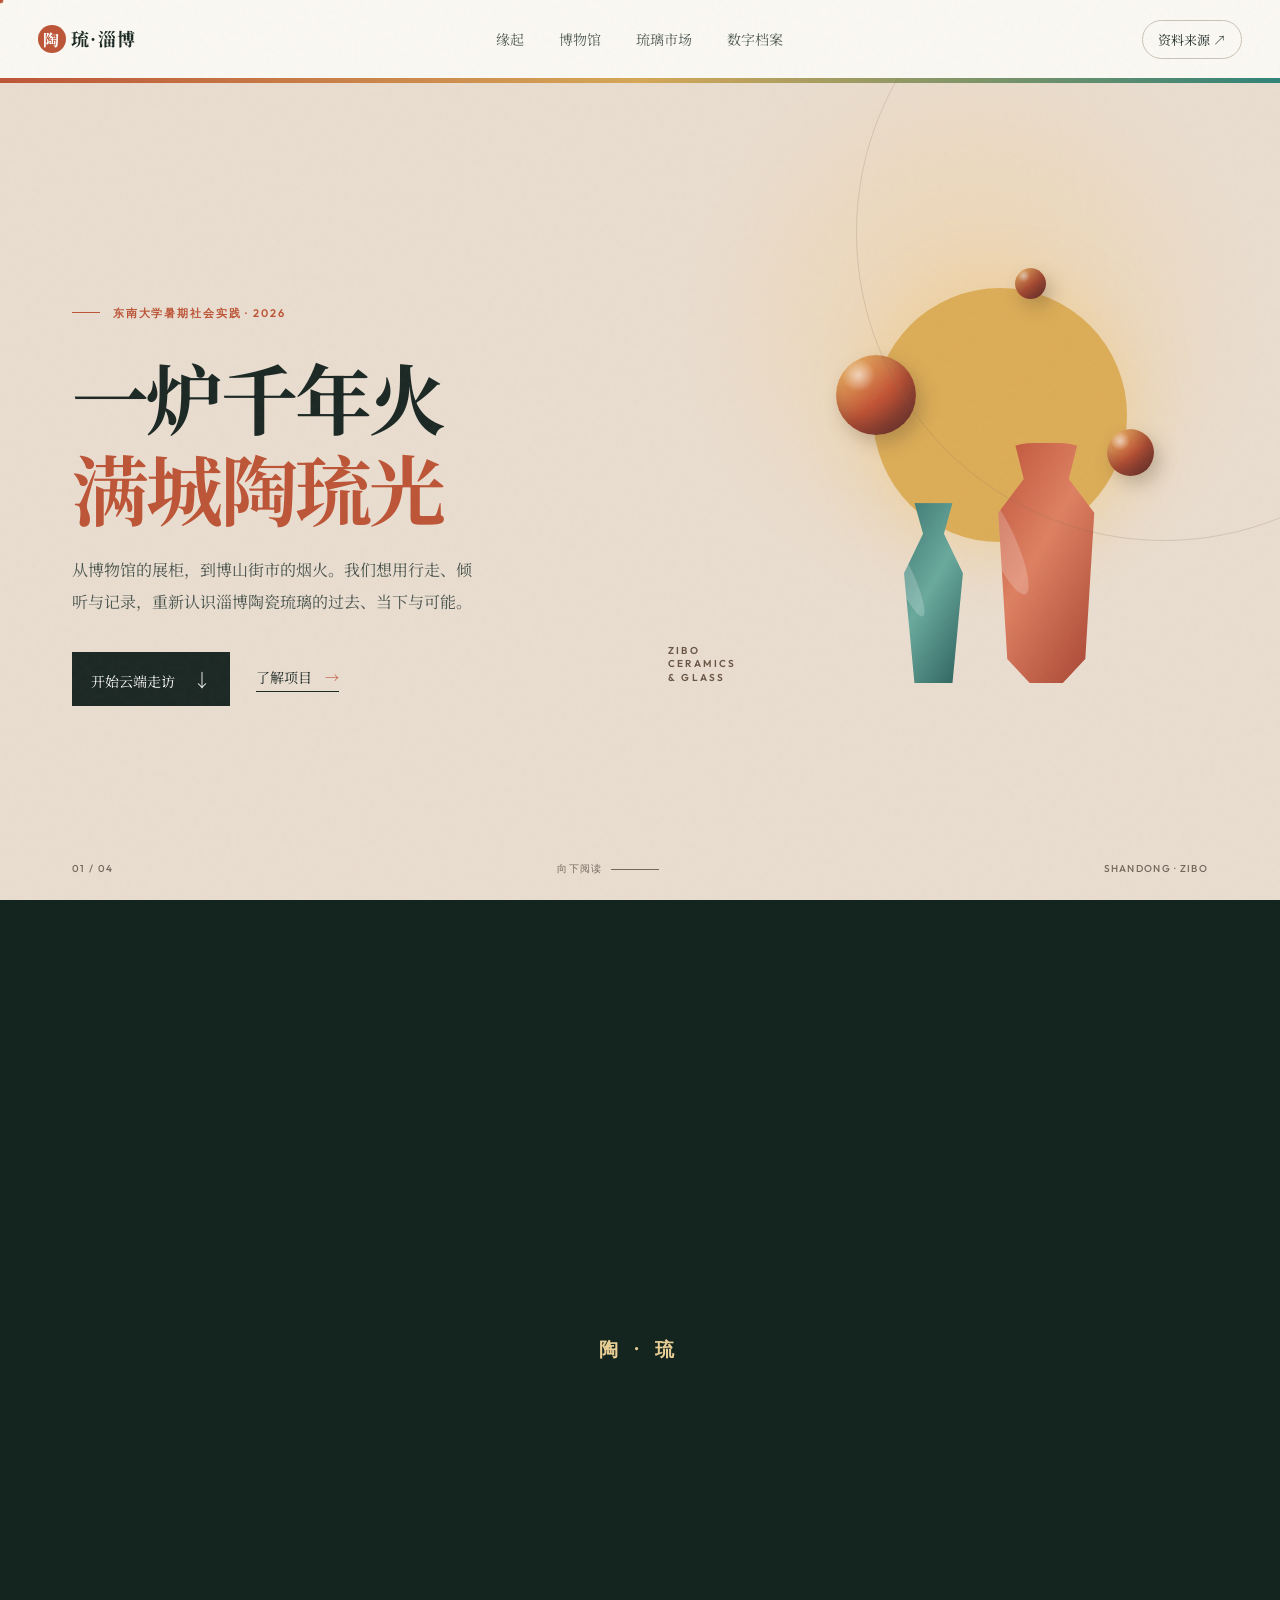
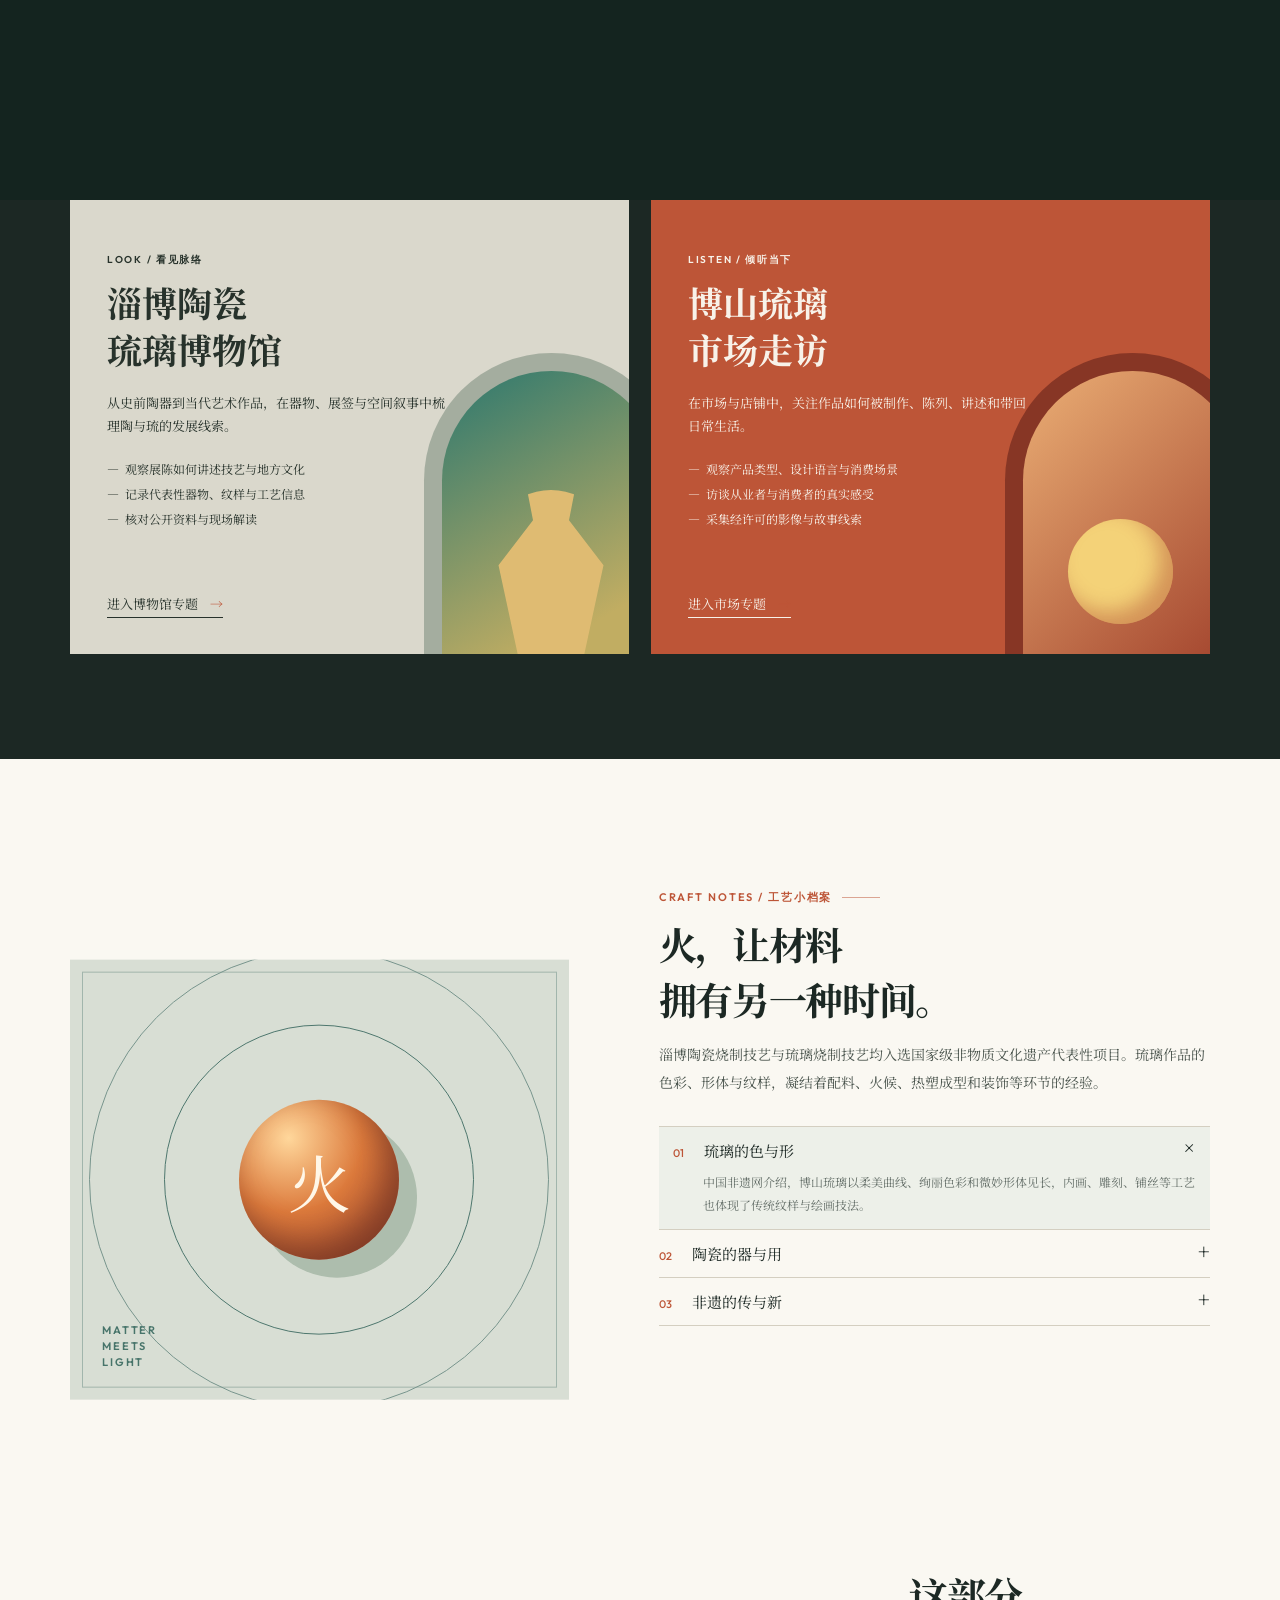
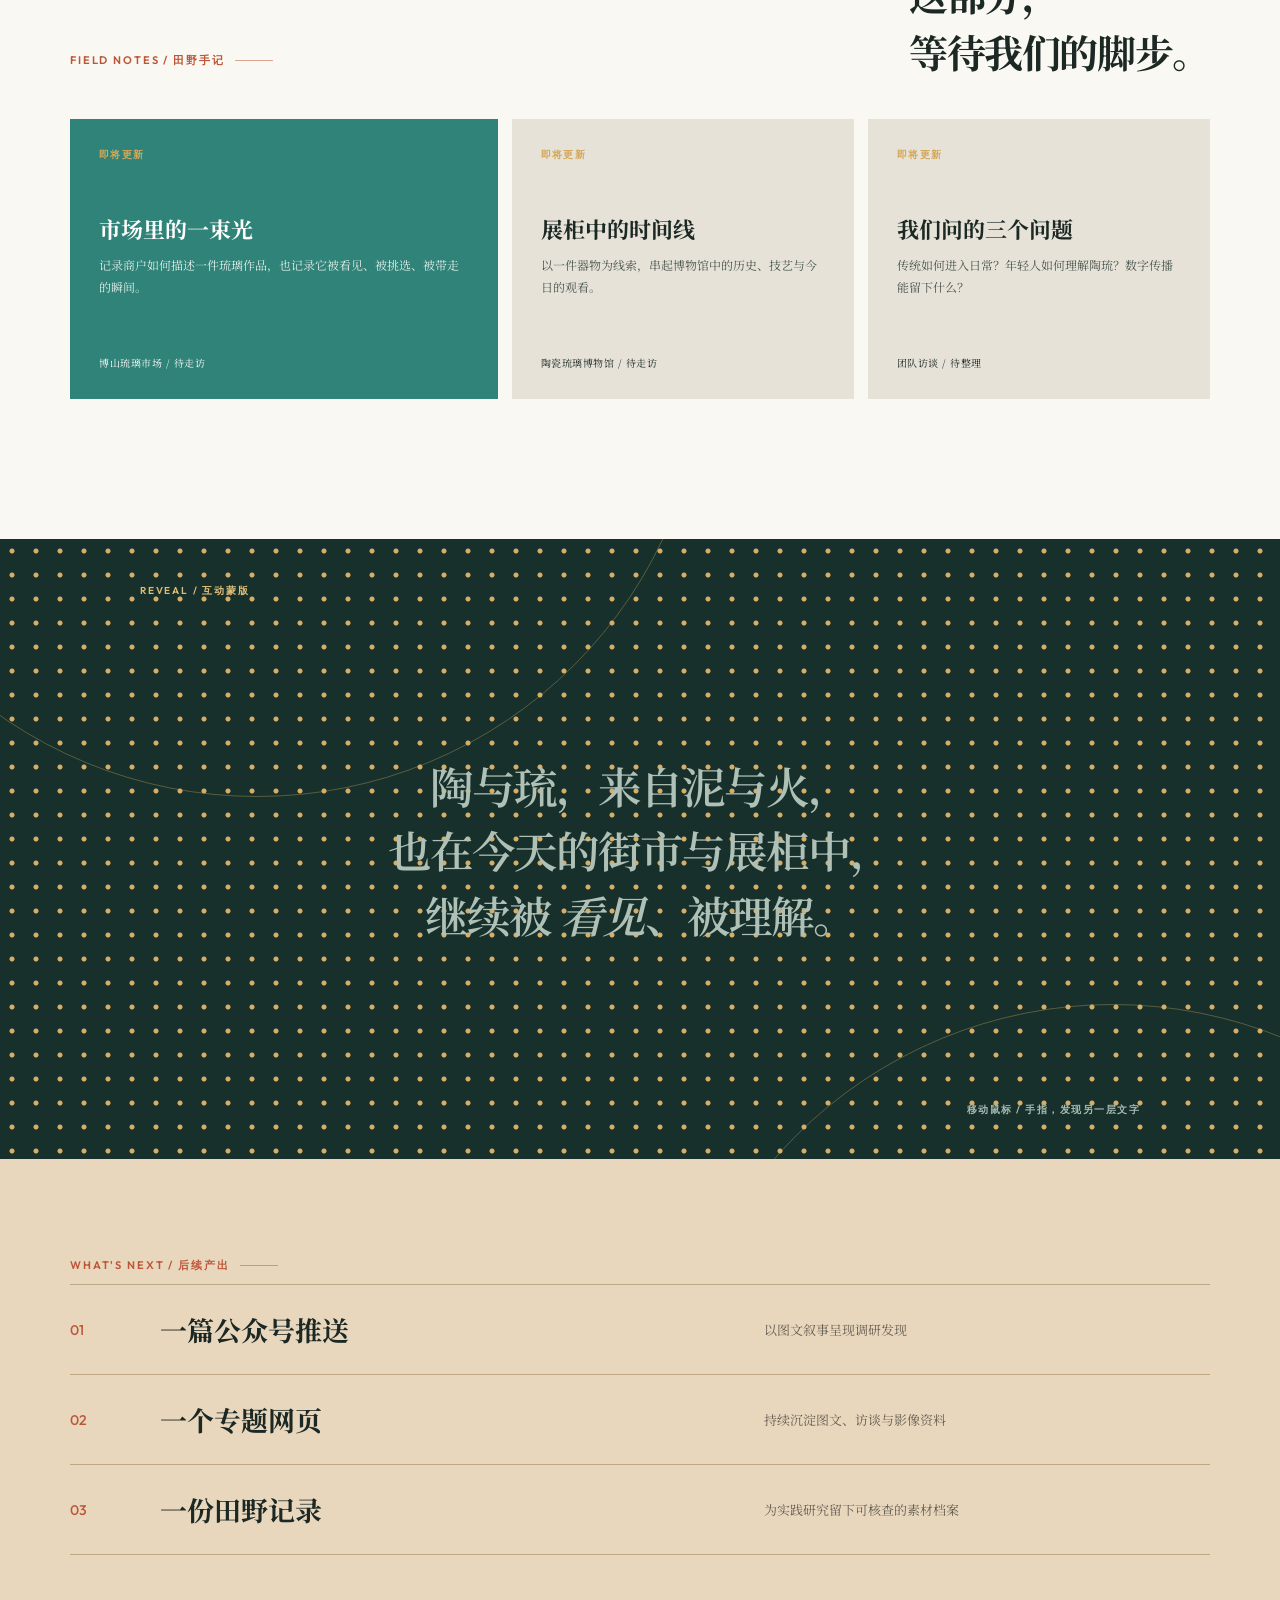
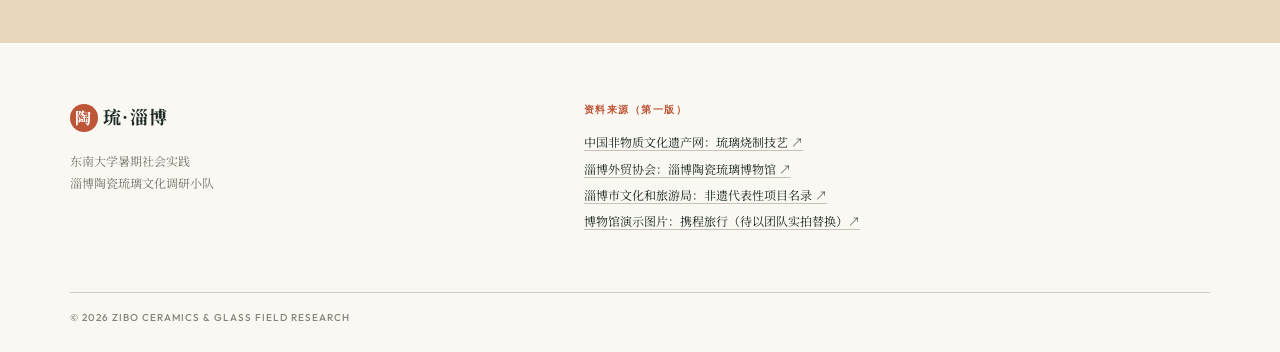
==== index.html @ e2e99e15 "Initial Zibo ceramics and glass website" ====
<!doctype html>
<html lang="zh-CN">
  <head>
    <meta charset="UTF-8" />
    <meta name="viewport" content="width=device-width, initial-scale=1.0" />
    <meta name="description" content="东南大学暑期社会实践：淄博陶瓷琉璃文化实地调研与数字传播专题。" />
    <title>寻陶问琉｜淄博陶琉文化调研</title>
    <link rel="preconnect" href="https://fonts.googleapis.com" />
    <link rel="preconnect" href="https://fonts.gstatic.com" crossorigin />
    <link href="https://fonts.googleapis.com/css2?family=Noto+Serif+SC:wght@400;500;600;700;900&family=Outfit:wght@400;500;600;700&display=swap" rel="stylesheet" />
    <link rel="stylesheet" href="styles.css" />
    <link rel="stylesheet" href="site-v2.css" />
  </head>
  <body>
    <div class="loading-screen" aria-hidden="true"><div class="loading-mark">陶</div><p>SHAPING LIGHT <span>0</span>%</p></div>
    <div class="cursor-dot" aria-hidden="true"></div><div class="cursor-ring" aria-hidden="true"></div>
    <div class="page-noise"></div>
    <header class="nav-wrap">
      <a class="brand" href="#top" aria-label="返回首页"><span>陶</span>琉·淄博</a>
      <nav aria-label="主导航">
        <a href="#about">缘起</a>
        <a class="page-link" href="museum.html">博物馆</a>
        <a class="page-link" href="market.html">琉璃市场</a>
        <a class="page-link" href="archive.html">数字档案</a>
      </nav>
      <a class="nav-cta magnetic" href="#sources">资料来源 ↗</a>
    </header>

    <main id="top">
      <section class="hero" aria-labelledby="hero-title">
        <div class="hero-copy">
          <p class="eyebrow"><span></span> 东南大学暑期社会实践 · 2026</p>
          <h1 id="hero-title">一炉千年火<br /><em>满城陶琉光</em></h1>
          <p class="hero-text">从博物馆的展柜，到博山街市的烟火。我们想用行走、倾听与记录，重新认识淄博陶瓷琉璃的过去、当下与可能。</p>
          <div class="hero-actions">
            <a class="button primary magnetic" href="#routes">开始云端走访 <b>↓</b></a>
            <a class="text-link" href="#about">了解项目 <span>→</span></a>
          </div>
        </div>
        <div class="hero-art hero-photo" data-parallax=".08" aria-label="抽象陶琉艺术插画">
          <div class="sun"></div><div class="vase vase-one"></div><div class="vase vase-two"></div>
          <div class="glass-orb orb-one"></div><div class="glass-orb orb-two"></div><div class="glass-orb orb-three"></div>
          <p class="art-mark">ZIBO<br />CERAMICS<br />&amp; GLASS</p>
        </div>
        <div class="hero-foot"><span>01 / 04</span><span class="scroll">向下阅读 <i></i></span><span>SHANDONG · ZIBO</span></div>
      </section>

      <section class="intro section" id="about">
        <p class="section-tag">PROJECT / 项目缘起</p>
        <div class="intro-grid">
          <h2>在一件器物里，<br />读一座城市。</h2>
          <div>
            <p>淄博陶瓷与琉璃，不只是被陈列或售卖的器物。它们连接着泥、火、矿物、手艺人与日常生活，也保留着一座工业城市绵延至今的美学记忆。</p>
            <p>本次实践将走进淄博陶瓷琉璃博物馆与博山琉璃市场，以双点位观察“被讲述的传统”与“正在发生的传统”。</p>
          </div>
        </div>
        <div class="fact-row">
          <article><strong>10000<span>+</span></strong><p>年陶瓷文化脉络<br /><small>博物馆展陈追溯至新石器时代早期后李文化</small></p></article>
          <article><strong>2014</strong><p>琉璃烧制技艺<br /><small>列入国家级非物质文化遗产代表性项目名录</small></p></article>
          <article><strong>双点</strong><p>田野走访<br /><small>博物馆 × 市场，连接展陈与现实</small></p></article>
        </div>
      </section>

      <section class="routes section" id="routes">
        <div class="section-head"><p class="section-tag">FIELD ROUTE / 调研路线</p><p>两处入口，一次理解陶琉文化的完整行走。</p></div>
        <div class="route-list">
          <article class="route-card museum tilt-card">
            <div class="route-count">01</div><p class="route-label">LOOK / 看见脉络</p>
            <h3>淄博陶瓷<br />琉璃博物馆</h3>
            <p class="route-copy">从史前陶器到当代艺术作品，在器物、展签与空间叙事中梳理陶与琉的发展线索。</p>
            <ul><li>观察展陈如何讲述技艺与地方文化</li><li>记录代表性器物、纹样与工艺信息</li><li>核对公开资料与现场解读</li></ul>
            <a href="museum.html" class="card-link page-link">进入博物馆专题 <span>→</span></a>
            <div class="arch art-museum"><div></div></div>
          </article>
          <article class="route-card market tilt-card">
            <div class="route-count">02</div><p class="route-label">LISTEN / 倾听当下</p>
            <h3>博山琉璃<br />市场走访</h3>
            <p class="route-copy">在市场与店铺中，关注作品如何被制作、陈列、讲述和带回日常生活。</p>
            <ul><li>观察产品类型、设计语言与消费场景</li><li>访谈从业者与消费者的真实感受</li><li>采集经许可的影像与故事线索</li></ul>
            <a href="market.html" class="card-link page-link">进入市场专题 <span>→</span></a>
            <div class="arch art-market"><div></div></div>
          </article>
        </div>
      </section>

      <section class="craft section" id="craft">
        <div class="craft-visual" data-parallax="-.04"><div class="ring ring-a"></div><div class="ring ring-b"></div><div class="craft-core">火</div><span>MATTER<br />MEETS<br />LIGHT</span></div>
        <div class="craft-copy">
          <p class="section-tag">CRAFT NOTES / 工艺小档案</p>
          <h2>火，让材料<br />拥有另一种时间。</h2>
          <p>淄博陶瓷烧制技艺与琉璃烧制技艺均入选国家级非物质文化遗产代表性项目。琉璃作品的色彩、形体与纹样，凝结着配料、火候、热塑成型和装饰等环节的经验。</p>
          <div class="accordion">
            <details open><summary><b>01</b> 琉璃的色与形 <i>+</i></summary><p>中国非遗网介绍，博山琉璃以柔美曲线、绚丽色彩和微妙形体见长，内画、雕刻、铺丝等工艺也体现了传统纹样与绘画技法。</p></details>
            <details><summary><b>02</b> 陶瓷的器与用 <i>+</i></summary><p>从日用器到艺术作品，陶瓷既承载生活功能，也记录不同年代的审美、材料与制造方式。</p></details>
            <details><summary><b>03</b> 非遗的传与新 <i>+</i></summary><p>我们的调研关注传统技艺如何在当代设计、旅游体验和青年传播中获得新的观看方式。</p></details>
          </div>
        </div>
      </section>

      <section class="notes section" id="notes">
        <div class="notes-heading"><p class="section-tag">FIELD NOTES / 田野手记</p><h2>这部分，<br />等待我们的脚步。</h2></div>
        <div class="note-grid">
          <article class="note active tilt-card"><span>即将更新</span><h3>市场里的一束光</h3><p>记录商户如何描述一件琉璃作品，也记录它被看见、被挑选、被带走的瞬间。</p><b>博山琉璃市场 / 待走访</b></article>
          <article class="note tilt-card"><span>即将更新</span><h3>展柜中的时间线</h3><p>以一件器物为线索，串起博物馆中的历史、技艺与今日的观看。</p><b>陶瓷琉璃博物馆 / 待走访</b></article>
          <article class="note tilt-card"><span>即将更新</span><h3>我们问的三个问题</h3><p>传统如何进入日常？年轻人如何理解陶琉？数字传播能留下什么？</p><b>团队访谈 / 待整理</b></article>
        </div>
      </section>

      <section class="output section">
        <p class="section-tag">WHAT'S NEXT / 后续产出</p>
        <div class="output-line"><span>01</span><h3>一篇公众号推送</h3><p>以图文叙事呈现调研发现</p></div>
        <div class="output-line"><span>02</span><h3>一个专题网页</h3><p>持续沉淀图文、访谈与影像资料</p></div>
        <div class="output-line"><span>03</span><h3>一份田野记录</h3><p>为实践研究留下可核查的素材档案</p></div>
      </section>
    </main>

    <footer id="sources">
      <div><a class="brand" href="#top"><span>陶</span>琉·淄博</a><p>东南大学暑期社会实践<br />淄博陶瓷琉璃文化调研小队</p></div>
      <div class="source-list"><p>资料来源（第一版）</p>
        <a href="https://www.ihchina.cn/project_details/14445.html" target="_blank" rel="noreferrer">中国非物质文化遗产网：琉璃烧制技艺 ↗</a>
        <a href="https://boftec.zibo.gov.cn/cec/charm/detail?charmid=805" target="_blank" rel="noreferrer">淄博外贸协会：淄博陶瓷琉璃博物馆 ↗</a>
        <a href="https://wh.zibo.gov.cn/gongkai/channel_c_5f9fa491ab327f36e4c13060_n_1605682607.5416/doc_69a7e5011aa498f7fce04a7e.html" target="_blank" rel="noreferrer">淄博市文化和旅游局：非遗代表性项目名录 ↗</a>
        <a href="https://you.ctrip.com/sight/zibo536/109734528.html" target="_blank" rel="noreferrer">博物馆演示图片：携程旅行（待以团队实拍替换）↗</a>
      </div>
      <p class="copyright">© 2026 ZIBO CERAMICS &amp; GLASS FIELD RESEARCH</p>
    </footer>
    <div class="page-wipe" aria-hidden="true"><span>陶 · 琉</span></div>
    <script src="script.js"></script>
  </body>
</html>
---- styles.css ----
:root{--ink:#1c2824;--cream:#f4f0e7;--paper:#faf8f2;--terra:#bd5537;--gold:#d5a757;--glass:#2f8378;--muted:#74726a}*{box-sizing:border-box}html{scroll-behavior:smooth}body{margin:0;background:var(--paper);color:var(--ink);font-family:"Noto Serif SC","Songti SC",serif}.page-noise{position:fixed;inset:0;opacity:.035;pointer-events:none;z-index:9;background-image:url("data:image/svg+xml,%3Csvg viewBox='0 0 180 180' xmlns='http://www.w3.org/2000/svg'%3E%3Cfilter id='n'%3E%3CfeTurbulence type='fractalNoise' baseFrequency='.9' numOctaves='4' stitchTiles='stitch'/%3E%3C/filter%3E%3Crect width='100%25' height='100%25' filter='url(%23n)' opacity='.8'/%3E%3C/svg%3E")}a{color:inherit;text-decoration:none}.nav-wrap{height:78px;max-width:1280px;margin:auto;padding:0 38px;display:flex;align-items:center;justify-content:space-between;position:relative;z-index:2}.brand{font-weight:700;font-size:18px;letter-spacing:.08em}.brand span{display:inline-grid;place-items:center;width:28px;height:28px;margin-right:5px;border-radius:50%;background:var(--terra);color:white;font-size:16px}.nav-wrap nav{display:flex;gap:35px;font-size:14px}.nav-wrap nav a{opacity:.75;transition:.2s}.nav-wrap nav a:hover{opacity:1;color:var(--terra)}.nav-cta{font-size:13px;padding:9px 15px;border:1px solid #c9c3b5;border-radius:20px}.hero{min-height:676px;max-width:1280px;margin:auto;padding:75px 72px 52px;display:grid;grid-template-columns:1.05fr .95fr;position:relative;overflow:hidden;background:#e9ddd0}.hero:before{content:"";position:absolute;left:0;right:0;top:0;height:5px;background:linear-gradient(90deg,var(--terra),var(--gold),var(--glass))}.hero-copy{position:relative;z-index:1}.eyebrow,.section-tag{font-family:Outfit,sans-serif;font-size:11px;letter-spacing:.17em;font-weight:600;color:var(--terra)}.eyebrow span{width:28px;height:1px;background:var(--terra);display:inline-block;margin:0 9px 4px 0}.hero h1{font-size:62px;line-height:1.18;letter-spacing:.03em;margin:30px 0 22px;font-weight:700}.hero h1 em{font-style:normal;color:var(--terra)}.hero-text{max-width:440px;color:#48534c;font-size:16px;line-height:2}.hero-actions{display:flex;align-items:center;gap:26px;margin-top:34px}.button{font-size:14px;padding:14px 19px;display:inline-block}.button.primary{background:var(--ink);color:#fff}.button b{padding-left:14px;font-size:18px}.text-link{font-size:14px;border-bottom:1px solid var(--ink);padding-bottom:4px}.text-link span,.card-link span{color:var(--terra);margin-left:9px}.hero-art{position:relative;height:440px;align-self:center}.sun{position:absolute;width:254px;height:254px;border-radius:50%;right:15%;top:20px;background:#dcad58;box-shadow:0 0 70px #edce98}.vase{position:absolute;background:linear-gradient(120deg,#b64930,#de8062 45%,#9b3828);bottom:25px;filter:drop-shadow(15px 12px 0 rgba(67,56,45,.13))}.vase:after{content:"";position:absolute;background:rgba(255,255,255,.2);border-radius:50%;inset:18% 70% 35% 12%;transform:rotate(-24deg)}.vase-one{right:16%;width:150px;height:240px;border-radius:42% 42% 28% 28%/24% 24% 18% 18%;clip-path:polygon(29% 0,71% 0,65% 15%,82% 29%,76% 90%,61% 100%,39% 100%,24% 90%,18% 29%,35% 15%)}.vase-two{right:42%;width:95px;height:180px;bottom:25px;background:linear-gradient(120deg,#346d68,#6aa99d 47%,#1d514e);clip-path:polygon(30% 0,70% 0,61% 17%,81% 39%,70% 100%,30% 100%,19% 39%,39% 17%)}.glass-orb{position:absolute;border-radius:50%;background:radial-gradient(circle at 28% 25%,#fff9,transparent 20%),linear-gradient(140deg,#f4c66b,#c25435 55%,#682d29);box-shadow:inset -8px -10px 20px #4a272766,6px 8px 18px #47352a44}.orb-one{width:80px;height:80px;right:54%;top:87px}.orb-two{width:47px;height:47px;right:10%;top:161px}.orb-three{width:31px;height:31px;right:30%;top:0}.art-mark{font:600 10px/1.35 Outfit,sans-serif;letter-spacing:.22em;position:absolute;bottom:14px;left:0;color:#695445}.hero-foot{position:absolute;bottom:24px;left:72px;right:72px;display:flex;justify-content:space-between;font:500 10px Outfit,sans-serif;letter-spacing:.13em;color:#74675c}.scroll{display:flex;align-items:center;gap:9px}.scroll i{display:inline-block;width:48px;height:1px;background:#74675c}.section{max-width:1140px;margin:auto;padding:120px 0}.intro-grid{display:grid;grid-template-columns:1.1fr .9fr;gap:100px;margin-top:28px}.intro h2,.notes h2,.craft h2{font-size:38px;line-height:1.45;margin:0}.intro-grid p{line-height:2;color:#4b554e;margin:0 0 16px;font-size:15px}.fact-row{margin-top:70px;display:grid;grid-template-columns:repeat(3,1fr);border-top:1px solid #cfcabe;border-bottom:1px solid #cfcabe}.fact-row article{padding:26px 20px 24px 0;border-right:1px solid #cfcabe}.fact-row article:not(:first-child){padding-left:30px}.fact-row article:last-child{border:0}.fact-row strong{font:600 32px Outfit,sans-serif;color:var(--terra)}.fact-row strong span{font-size:18px}.fact-row p{font-size:14px;line-height:1.7;margin:7px 0 0}.fact-row small{font-size:11px;color:var(--muted)}.routes{max-width:none;background:var(--ink);color:#f8f2e9;padding:105px max(calc((100vw - 1140px)/2),40px)}.section-head{display:flex;justify-content:space-between;align-items:end;margin-bottom:35px}.section-head>p:last-child{font-size:14px;color:#d2d8d0;margin:0}.route-list{display:grid;grid-template-columns:1fr 1fr;gap:22px}.route-card{min-height:510px;padding:37px;position:relative;overflow:hidden}.route-card.museum{background:#dad8cc;color:#27322b}.route-card.market{background:#bd5537}.route-count{font:500 16px Outfit,sans-serif;opacity:.8}.route-label{font:600 10px Outfit,sans-serif;letter-spacing:.17em;margin:52px 0 12px}.route-card h3{font-size:35px;line-height:1.35;margin:0}.route-copy{position:relative;z-index:1;max-width:350px;font-size:13px;line-height:1.8;margin:18px 0}.route-card ul{position:relative;z-index:1;padding:0;list-style:none;font-size:12px;line-height:2.1}.route-card li:before{content:"—";margin-right:6px}.card-link{position:absolute;z-index:2;bottom:36px;font-size:13px;border-bottom:1px solid currentColor;padding-bottom:4px}.arch{position:absolute;right:-50px;bottom:-44px;width:255px;height:345px;border-radius:130px 130px 0 0}.arch:before{content:"";position:absolute;inset:18px 18px 0;border-radius:120px 120px 0 0}.art-museum{background:#a4ad9f}.art-museum:before{background:linear-gradient(150deg,#2c786f,#c1ad62 75%)}.art-museum div{position:absolute;width:150px;height:180px;border-radius:50% 50% 20% 20%;background:#dfbb72;left:52px;bottom:28px;z-index:1;clip-path:polygon(34% 0,66% 0,62% 17%,85% 42%,70% 100%,30% 100%,15% 42%,38% 17%)}.art-market{background:#873625}.art-market:before{background:linear-gradient(135deg,#ebaf75,#9c3a27)}.art-market div{position:absolute;width:105px;height:105px;border-radius:50%;background:#f4d278;left:63px;bottom:74px;box-shadow:inset -13px -12px 20px #a5362966}.craft{display:grid;grid-template-columns:.95fr 1.05fr;gap:90px;align-items:center}.craft-visual{height:440px;background:#d8ded4;position:relative;overflow:hidden;display:grid;place-items:center}.craft-core{position:relative;z-index:2;display:grid;place-items:center;width:160px;height:160px;border-radius:50%;font-size:63px;color:#fff7e8;background:radial-gradient(circle at 31% 24%,#ffd79b,#dc7a3c 45%,#8a3727);box-shadow:inset -12px -15px 30px #632d2088,18px 18px #adbdad}.ring{position:absolute;border:1px solid #4e776e;border-radius:50%}.ring-a{width:310px;height:310px}.ring-b{width:460px;height:460px;border-color:#78958d}.craft-visual span{position:absolute;bottom:30px;left:32px;font:600 11px/1.45 Outfit,sans-serif;letter-spacing:.17em;color:#47746a}.craft-copy>p:not(.section-tag){line-height:2;color:#4b554e;font-size:14px}.accordion{border-top:1px solid #d4cfc1;margin-top:30px}.accordion details{border-bottom:1px solid #d4cfc1;padding:13px 0}.accordion summary{list-style:none;cursor:pointer;font-size:15px}.accordion summary::-webkit-details-marker{display:none}.accordion summary b{font:500 11px Outfit,sans-serif;color:var(--terra);margin-right:16px}.accordion summary i{float:right;font-size:20px;font-style:normal;line-height:.8}.accordion details[open] summary i{transform:rotate(45deg)}.accordion details p{font-size:12px;line-height:1.9;color:#66706a;margin:10px 0 0 30px}.notes{padding-bottom:140px}.notes-heading{display:flex;justify-content:space-between;align-items:end}.notes-heading h2{font-size:39px}.note-grid{display:grid;grid-template-columns:1.25fr 1fr 1fr;gap:14px;margin-top:40px}.note{min-height:280px;padding:29px;background:#e6e2d8;display:flex;flex-direction:column}.note.active{background:var(--glass);color:white}.note span{font:600 10px Outfit,sans-serif;letter-spacing:.14em;color:var(--gold)}.note h3{font-size:22px;margin:51px 0 10px}.note p{font-size:12px;line-height:1.8;margin:0;color:#4d5851}.note.active p{color:#e0eeea}.note b{font-size:10px;font-weight:400;margin-top:auto;letter-spacing:.05em}.output{max-width:none;background:#e8d7bd;padding:88px max(calc((100vw - 1140px)/2),40px)}.output-line{display:grid;grid-template-columns:90px 1.15fr .85fr;border-top:1px solid #c1a884;padding:22px 0;align-items:center}.output-line:last-child{border-bottom:1px solid #c1a884}.output-line span{font:500 14px Outfit,sans-serif;color:var(--terra)}.output-line h3{margin:0;font-size:27px}.output-line p{font-size:13px;color:#675f54}footer{max-width:1140px;margin:auto;padding:60px 0 28px;display:grid;grid-template-columns:1fr 1.35fr;gap:50px;position:relative}footer .brand{display:block;margin-bottom:18px}footer>div>p{font-size:12px;line-height:1.8;color:var(--muted)}.source-list{display:flex;flex-direction:column;gap:7px;font-size:12px;line-height:1.6}.source-list p{font:600 10px Outfit,sans-serif;letter-spacing:.15em;color:var(--terra);margin:0 0 8px}.source-list a{text-decoration:underline;text-decoration-color:#c8c2b6;text-underline-offset:3px}.copyright{grid-column:1/-1;border-top:1px solid #d3cec3;padding-top:18px;margin:12px 0 0;font:500 10px Outfit,sans-serif;letter-spacing:.1em;color:#88837a}@media(max-width:760px){.nav-wrap{padding:0 20px}.nav-wrap nav,.nav-cta{display:none}.hero{display:block;min-height:700px;padding:55px 28px 50px}.hero h1{font-size:43px}.hero-art{height:295px;margin-top:25px}.sun{width:190px;height:190px}.vase-one{transform:scale(.73);transform-origin:bottom right}.vase-two{transform:scale(.72);transform-origin:bottom right}.hero-foot{left:28px;right:28px}.hero-foot span:last-child{display:none}.section{padding:75px 25px}.intro-grid,.craft{grid-template-columns:1fr;gap:28px}.intro h2,.notes h2,.craft h2{font-size:31px}.fact-row{grid-template-columns:1fr}.fact-row article,.fact-row article:not(:first-child){padding:18px 0;border-right:0;border-bottom:1px solid #cfcabe}.fact-row article:last-child{border-bottom:0}.routes,.output{padding:70px 25px}.section-head,.notes-heading{display:block}.section-head>p:last-child{margin-top:16px}.route-list,.note-grid{grid-template-columns:1fr}.route-card{min-height:470px}.craft-visual{height:340px;grid-row:2}.output-line{grid-template-columns:45px 1fr}.output-line p{display:none}.output-line h3{font-size:21px}footer{margin:0 25px;padding:45px 0 25px;grid-template-columns:1fr;gap:26px}.copyright{margin-top:0}}

/* Motion and art-direction pass — original visual system, inspired only by the reference site's editorial pacing. */
html{cursor:none}body{overflow-x:hidden}.loading-screen{position:fixed;z-index:100;inset:0;background:#14241f;color:#f6f0e6;display:grid;place-items:center;align-content:center;gap:18px;transition:transform 1s cubic-bezier(.76,0,.24,1)}.loading-mark{width:74px;height:74px;border:1px solid #d7a956;border-radius:50%;display:grid;place-items:center;color:#e9cf95;font-size:32px;animation:loaderTurn 1.8s ease-in-out infinite}.loading-screen p{font:500 10px Outfit,sans-serif;letter-spacing:.28em;margin:0}.loading-screen span{display:inline-block;width:26px}.loading-screen.is-loaded{transform:translateY(-100%)}.cursor-dot,.cursor-ring{position:fixed;z-index:120;left:0;top:0;pointer-events:none;border-radius:50%;mix-blend-mode:multiply}.cursor-dot{width:7px;height:7px;background:#bd5537;transform:translate(-50%,-50%)}.cursor-ring{width:34px;height:34px;border:1px solid #bd5537;transform:translate(-50%,-50%);transition:width .25s,height .25s,background .25s}.cursor-ring.is-hover{width:56px;height:56px;background:#bd55371a}.nav-wrap{position:sticky;top:0;background:#faf8f2d9;backdrop-filter:blur(14px);max-width:none;padding-left:max(calc((100vw - 1204px)/2),38px);padding-right:max(calc((100vw - 1204px)/2),38px);transition:height .4s,box-shadow .4s}.nav-wrap.is-scrolled{height:62px;box-shadow:0 8px 25px #1c282409}.hero{max-width:none;min-height:calc(100svh - 78px);padding-left:max(calc((100vw - 1136px)/2),72px);padding-right:max(calc((100vw - 1136px)/2),72px);background:radial-gradient(circle at 76% 30%,#efd5af 0,transparent 26%),#e9ddd0}.hero:after{content:"";position:absolute;width:48vw;height:48vw;border:1px solid #876f5a38;border-radius:50%;right:-15vw;top:-12vw}.hero-copy{align-self:center}.hero h1{font-size:clamp(52px,6vw,90px);letter-spacing:-.035em}.hero h1 em{display:inline-block;animation:softFloat 5s ease-in-out infinite}.hero-text{max-width:415px}.hero-art{will-change:transform}.sun{animation:breath 5s ease-in-out infinite}.glass-orb{animation:orbFloat 6s ease-in-out infinite}.orb-two{animation-delay:-2s}.orb-three{animation-delay:-4s}.vase{transition:transform .8s cubic-bezier(.23,1,.32,1)}.hero:hover .vase-one{transform:translateY(-10px) rotate(2deg)}.hero:hover .vase-two{transform:translateY(4px) rotate(-2deg)}.section{position:relative}.section-tag{display:flex;gap:10px;align-items:center}.section-tag:after{content:"";width:38px;height:1px;background:currentColor;opacity:.5}.intro-grid h2,.craft h2,.notes h2{letter-spacing:-.035em}.fact-row article{transition:background .4s,padding .4s}.fact-row article:hover{background:#eee8da;padding-left:17px}.route-card{transform-style:preserve-3d;transition:box-shadow .45s cubic-bezier(.23,1,.32,1)}.route-card:hover{box-shadow:0 24px 45px #0004}.route-card>*:not(.arch){transform:translateZ(28px)}.route-card:after{content:"";position:absolute;inset:0;background:linear-gradient(120deg,#ffffff26,transparent 36%);opacity:0;transition:.45s}.route-card:hover:after{opacity:1}.arch{transition:transform .7s cubic-bezier(.23,1,.32,1)}.route-card:hover .arch{transform:translate(-13px,-9px) rotate(-3deg)}.craft-visual:before{content:"";position:absolute;inset:12px;border:1px solid #4e776e66}.ring{animation:spin 26s linear infinite}.ring-b{animation-direction:reverse;animation-duration:35s}.craft-core{animation:breath 5s ease-in-out infinite}.accordion details{transition:background .3s,padding .3s}.accordion details[open]{background:#edf0e9;padding-left:14px;padding-right:14px}.note{transition:transform .4s cubic-bezier(.23,1,.32,1),box-shadow .4s}.note:hover{transform:translateY(-9px);box-shadow:0 17px 28px #1c282425}.output-line{transition:padding .35s,background .35s}.output-line:hover{padding-left:20px;background:#e0c9aa}.output-line h3{transition:letter-spacing .35s}.output-line:hover h3{letter-spacing:.03em}.reveal{opacity:0;transform:translateY(30px);transition:opacity .85s cubic-bezier(.16,1,.3,1),transform .85s cubic-bezier(.16,1,.3,1)}.reveal.in-view{opacity:1;transform:none}.hero-copy>*{animation:heroEnter .9s both cubic-bezier(.16,1,.3,1)}.hero-copy .eyebrow{animation-delay:.35s}.hero-copy h1{animation-delay:.46s}.hero-copy .hero-text{animation-delay:.58s}.hero-copy .hero-actions{animation-delay:.7s}@keyframes loaderTurn{50%{transform:rotate(180deg);border-radius:20%}}@keyframes heroEnter{from{opacity:0;transform:translateY(25px)}to{opacity:1;transform:none}}@keyframes softFloat{50%{transform:translateY(-5px)}}@keyframes breath{50%{transform:scale(1.045)}}@keyframes orbFloat{50%{transform:translateY(-13px) translateX(7px)}}@keyframes spin{to{transform:rotate(360deg)}}@media(max-width:760px){html{cursor:auto}.cursor-dot,.cursor-ring{display:none}.nav-wrap{padding-left:20px;padding-right:20px}.hero{min-height:680px}.hero:after{width:80vw;height:80vw}.loading-screen{display:none}.route-card:hover,.note:hover{transform:none}.hero:hover .vase-one{transform:scale(.73);transform-origin:bottom right}.hero:hover .vase-two{transform:scale(.72);transform-origin:bottom right}}
---- site-v2.css ----
/* Second visual layer: dark gallery palette, image treatment, and page choreography. */
.hero-photo:before{content:"";position:absolute;inset:0;opacity:.14;background:url('https://dimg04.c-ctrip.com/images/25t0e12000gkhucin9310_W_2048_1536.png_.webp?_fr=wc') center/cover;mix-blend-mode:multiply;filter:contrast(1.18) saturate(.65)}
.page-wipe{position:fixed;inset:0;background:#14241f;z-index:150;transform:translateY(100%);pointer-events:none;display:grid;place-items:center;color:#e9cf95;font:600 19px Outfit,sans-serif;letter-spacing:.35em;transition:transform .75s cubic-bezier(.76,0,.24,1)}.page-wipe.is-active{transform:none}
.inner-page{background:#eeece5}.inner-page .nav-wrap{background:#eeece5cc}.inner-hero{min-height:calc(100svh - 78px);padding:15vh max(calc((100vw - 1140px)/2),40px) 12vh;display:flex;flex-direction:column;justify-content:center;position:relative;overflow:hidden;color:#f5f0e6;background:#18322c}.inner-hero:before{content:"";position:absolute;width:62vw;height:62vw;border:1px solid #d3a75c44;border-radius:50%;right:-18vw;top:-22vw}.inner-hero:after{content:"";position:absolute;right:11vw;bottom:-10vw;width:33vw;height:47vw;opacity:.8;clip-path:polygon(28% 0,72% 0,66% 15%,84% 32%,74% 90%,61% 100%,39% 100%,26% 90%,16% 32%,34% 15%);background:linear-gradient(135deg,#e1b15d,#a7462e 48%,#225b57);filter:drop-shadow(16px 18px 10px #0005)}.inner-hero>*{position:relative;z-index:1;max-width:700px}.inner-hero h1{font-size:clamp(49px,6.2vw,94px);line-height:1.14;letter-spacing:-.05em;margin:25px 0 21px}.inner-hero h1 em{color:#e2b76e;font-style:normal}.inner-hero>p:not(.eyebrow){max-width:465px;font-size:15px;line-height:2;color:#d3dfd7}.inner-hero .eyebrow{color:#e7bb70}.down-cue{font:600 11px Outfit,sans-serif;letter-spacing:.16em;margin-top:45px;color:#e7bb70}.down-cue span{margin-left:15px;font-size:17px}.museum-hero{background:linear-gradient(120deg,#142b27,#274f49)}.market-hero{background:linear-gradient(125deg,#311e1b,#8d3a2a)}.market-hero:after{background:radial-gradient(circle at 30% 25%,#ffe6ac,#c45232 50%,#58201e);clip-path:circle(44%);width:38vw;height:38vw;bottom:-7vw}.archive-hero{background:linear-gradient(128deg,#17233e,#27404d)}.archive-hero:after{background:linear-gradient(135deg,#79b4ab,#d4b26c 44%,#be5d3b);clip-path:polygon(50% 0,100% 37%,81% 100%,19% 100%,0 37%);width:35vw;height:45vw}
.museum-image-band{display:grid;grid-template-columns:1fr 1fr;background:#172c28;color:#d9e1da}.museum-photo{min-height:510px;background:linear-gradient(90deg,#172c2855,#172c2822),url('https://dimg04.c-ctrip.com/images/25t0e12000gkhucin9310_W_2048_1536.png_.webp?_fr=wc') center/cover;position:relative;filter:saturate(.75)}.museum-photo span{position:absolute;bottom:22px;left:25px;font:500 10px Outfit,sans-serif;letter-spacing:.15em}.image-note{max-width:320px;align-self:end;margin:0 0 42px 42px;color:#9cb0a6;font-size:12px;line-height:1.9}.chapter-grid,.method-grid{display:grid;grid-template-columns:1fr 1fr;gap:100px;margin-top:25px}.chapter-grid h2,.method-grid h2{font-size:43px;line-height:1.37;letter-spacing:-.04em;margin:0}.chapter-grid p{font-size:15px;line-height:2;color:#566058}.timeline{display:grid;grid-template-columns:repeat(3,1fr);background:#d4b270;padding:0 max(calc((100vw - 1140px)/2),40px)}.timeline article{padding:55px 38px 55px 0;min-height:250px;border-right:1px solid #66472855}.timeline article+article{padding-left:38px}.timeline article:last-child{border:0}.timeline b,.question-list b{font:600 13px Outfit,sans-serif;color:#7e3629}.timeline h3{font-size:26px;margin:30px 0 8px}.timeline p{font-size:13px;max-width:250px;line-height:1.8}.watch{display:grid;grid-template-columns:1fr 1fr;gap:100px;background:#e8e2d5;max-width:none;padding-left:max(calc((100vw - 1140px)/2),40px);padding-right:max(calc((100vw - 1140px)/2),40px)}.watch h2{font-size:40px;margin:25px 0 0}.watch ol{list-style:none;margin:0;padding:0;border-top:1px solid #bbb3a6}.watch li{padding:20px 0;border-bottom:1px solid #bbb3a6;line-height:1.8;font-size:14px}.watch li span{font:600 11px Outfit,sans-serif;color:var(--terra);margin-right:18px}
.market-quote{padding:120px max(calc((100vw - 1140px)/2),40px);background:#e8d9bd;color:#682d22}.market-quote p{margin:0;max-width:780px;font-size:clamp(30px,4vw,58px);line-height:1.45;letter-spacing:-.04em}.market-quote span{display:block;margin-top:34px;font:600 10px Outfit,sans-serif;letter-spacing:.17em}.question-list{margin-top:45px;border-top:1px solid #bdb6a9}.question-list article{display:grid;grid-template-columns:80px 220px 1fr;gap:25px;align-items:baseline;padding:29px 0;border-bottom:1px solid #bdb6a9}.question-list h2{font-size:31px;margin:0}.question-list p{margin:0;max-width:530px;font-size:14px;line-height:1.9;color:#556058}.field{display:grid;grid-template-columns:1fr 1fr;gap:100px;align-items:center;background:#213630;color:#f5f0e6;max-width:none;padding-left:max(calc((100vw - 1140px)/2),40px);padding-right:max(calc((100vw - 1140px)/2),40px)}.field h2{font-size:43px;line-height:1.35;margin:23px 0}.field>div>p:not(.section-tag){color:#c0cec7;line-height:2;font-size:14px}.field .section-tag{color:#ddb66f}.field-art{height:370px;position:relative;background:radial-gradient(circle at center,#e2a651,#9b422e 28%,transparent 29%),#36544c;overflow:hidden}.field-art:before,.field-art:after{content:"";position:absolute;border:1px solid #e5c58c66;border-radius:50%;width:460px;height:460px;left:50%;top:50%;transform:translate(-50%,-50%)}.field-art:after{width:320px;height:320px}.field-art i{position:absolute;border-radius:50%;background:linear-gradient(135deg,#f0cf88,#b54d32 50%,#226c65);box-shadow:inset -8px -9px 15px #5b2d2066}.field-art i:nth-child(1){width:55px;height:55px;top:18%;left:22%}.field-art i:nth-child(2){width:28px;height:28px;bottom:18%;left:20%}.field-art i:nth-child(3){width:44px;height:44px;top:22%;right:18%}.field-art span{position:absolute;bottom:28px;right:28px;font:600 10px/1.5 Outfit,sans-serif;letter-spacing:.2em;color:#f0d19b}.field-tags{display:flex;flex-wrap:wrap;gap:8px;margin-top:25px}.field-tags span{font-size:11px;border:1px solid #799188;padding:8px 10px}
.archive-stats{padding:0 max(calc((100vw - 1140px)/2),40px);display:grid;grid-template-columns:repeat(3,1fr);background:#e2c99d}.archive-stats article{min-height:205px;padding:40px 0;border-right:1px solid #7c573b66}.archive-stats article+article{padding-left:30px}.archive-stats article:last-child{border:0}.archive-stats strong{font:600 50px Outfit,sans-serif;color:#8f3e2d}.archive-stats p{font-size:14px;line-height:1.65}.archive-stats small{font-size:11px;color:#695e50}.method-steps{border-top:1px solid #c5bdae}.method-steps p{margin:0;padding:15px 0;border-bottom:1px solid #c5bdae;font-size:14px;line-height:1.8}.method-steps b{font:600 11px Outfit,sans-serif;color:var(--terra);margin-right:14px}.coming{background:#18312d;max-width:none;color:#f5f0e6;padding-left:max(calc((100vw - 1140px)/2),40px);padding-right:max(calc((100vw - 1140px)/2),40px)}.coming .section-tag{color:#e6bc75}.archive-cards{display:grid;grid-template-columns:repeat(3,1fr);gap:15px;margin-top:36px}.archive-cards article{min-height:240px;padding:28px;background:#2c5048;transition:.4s}.archive-cards article:nth-child(2){background:#a94e35}.archive-cards article:nth-child(3){background:#d3ad69;color:#20332d}.archive-cards article:hover{transform:translateY(-8px)}.archive-cards span{font:600 12px Outfit,sans-serif}.archive-cards h3{font-size:27px;margin:55px 0 10px}.archive-cards p{font-size:12px;line-height:1.8;margin:0;max-width:210px}
@media(max-width:760px){.inner-hero{padding:13vh 26px 10vh;min-height:650px}.inner-hero:after{width:75vw;height:90vw;right:-15vw;bottom:-12vw}.museum-image-band,.chapter-grid,.method-grid,.watch,.field{grid-template-columns:1fr;gap:30px}.museum-photo{min-height:320px}.image-note{margin:0;padding:30px}.timeline,.archive-stats{grid-template-columns:1fr;padding:0 25px}.timeline article,.timeline article+article{padding:28px 0;border-right:0;border-bottom:1px solid #66472855;min-height:0}.question-list article{grid-template-columns:42px 1fr;gap:9px}.question-list p{grid-column:2}.field{padding:70px 25px}.field-art{height:290px}.archive-stats article,.archive-stats article+article{padding:25px 0;border-right:0;border-bottom:1px solid #7c573b66;min-height:0}.archive-cards{grid-template-columns:1fr}.hero-photo:before{opacity:.08}}
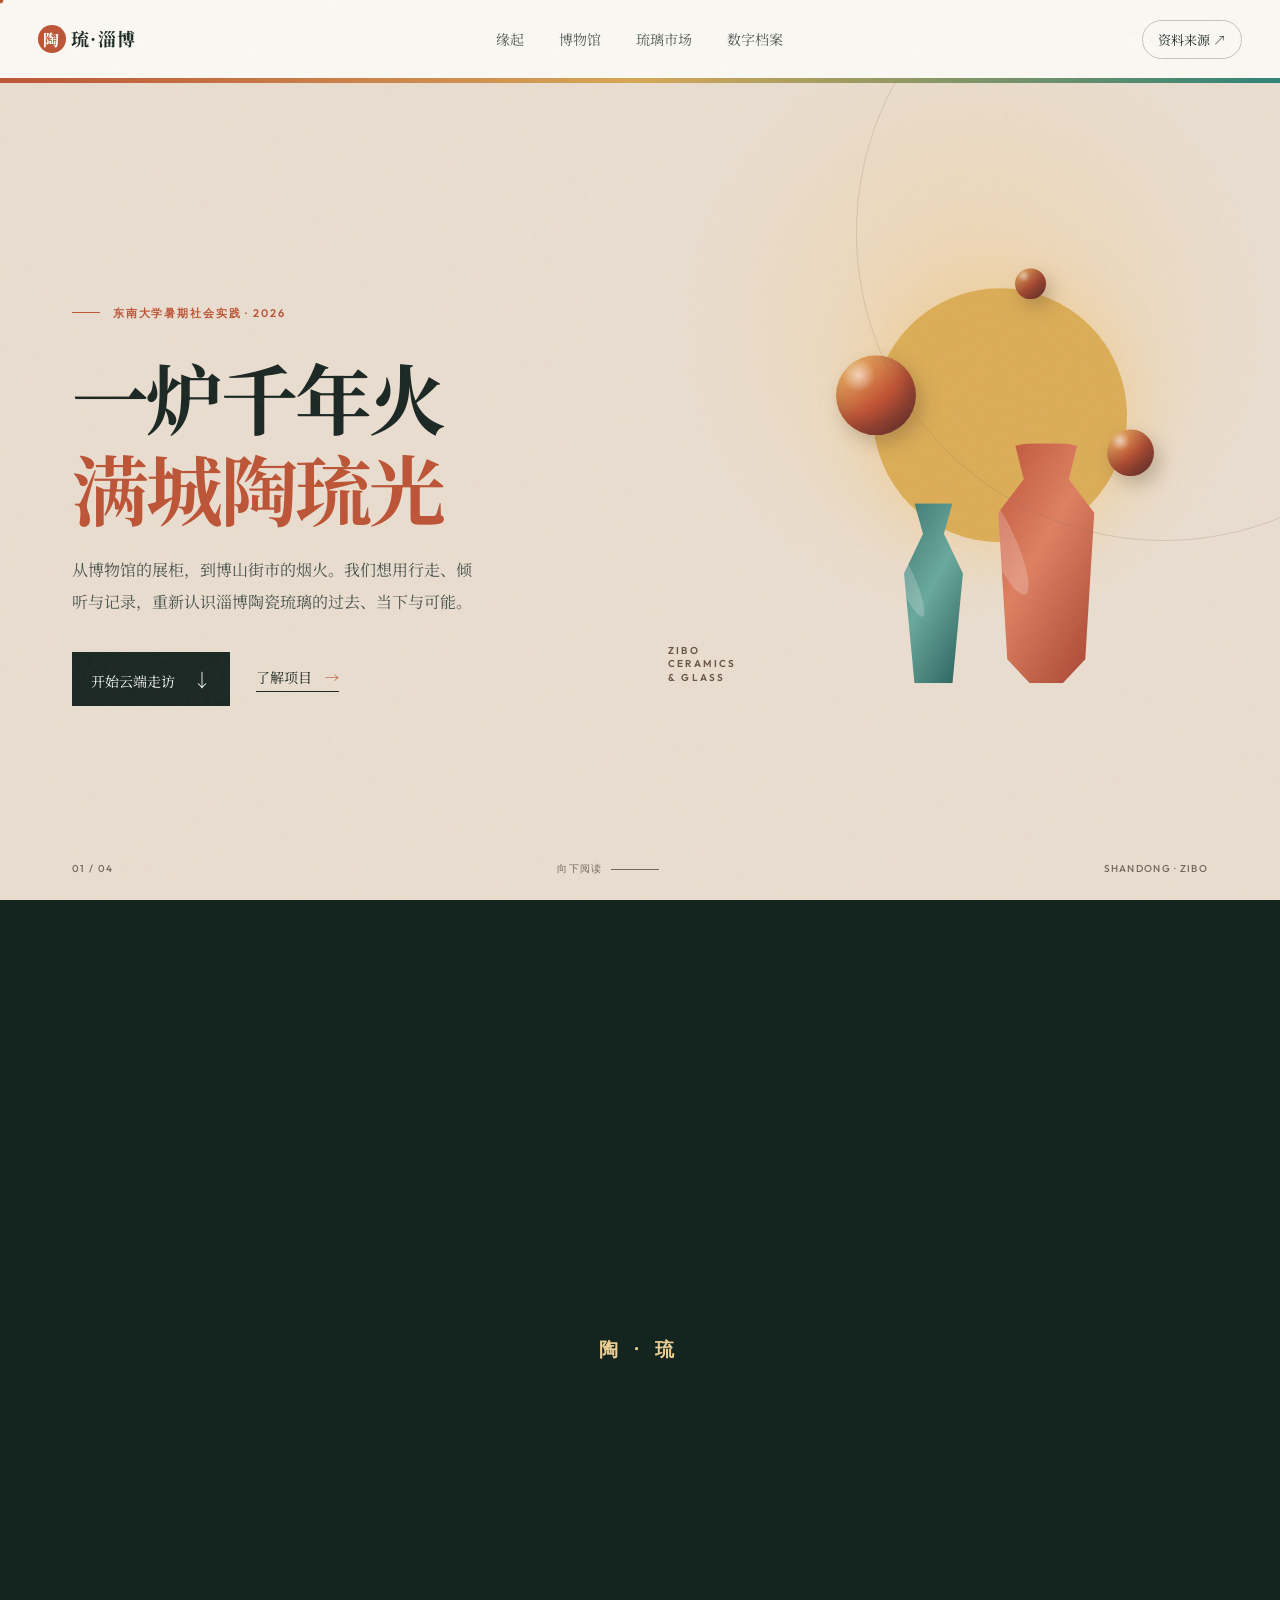
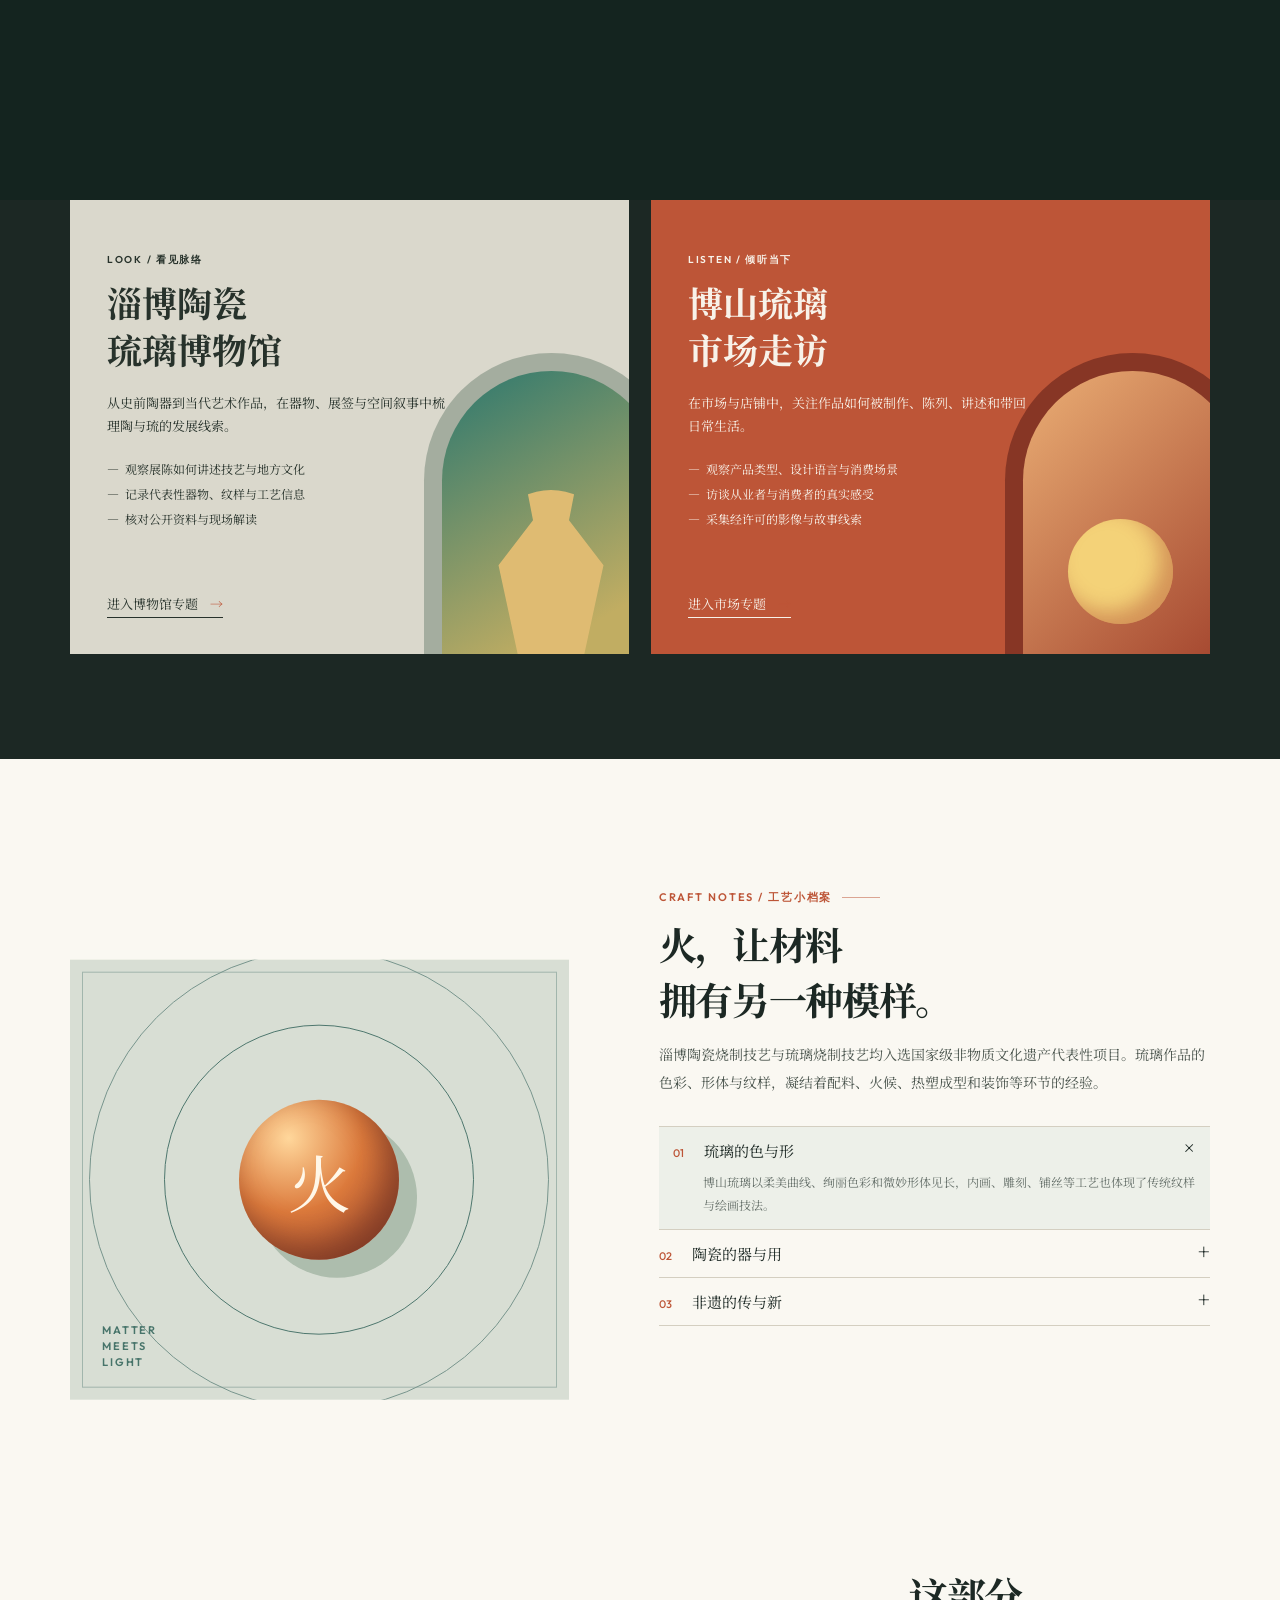
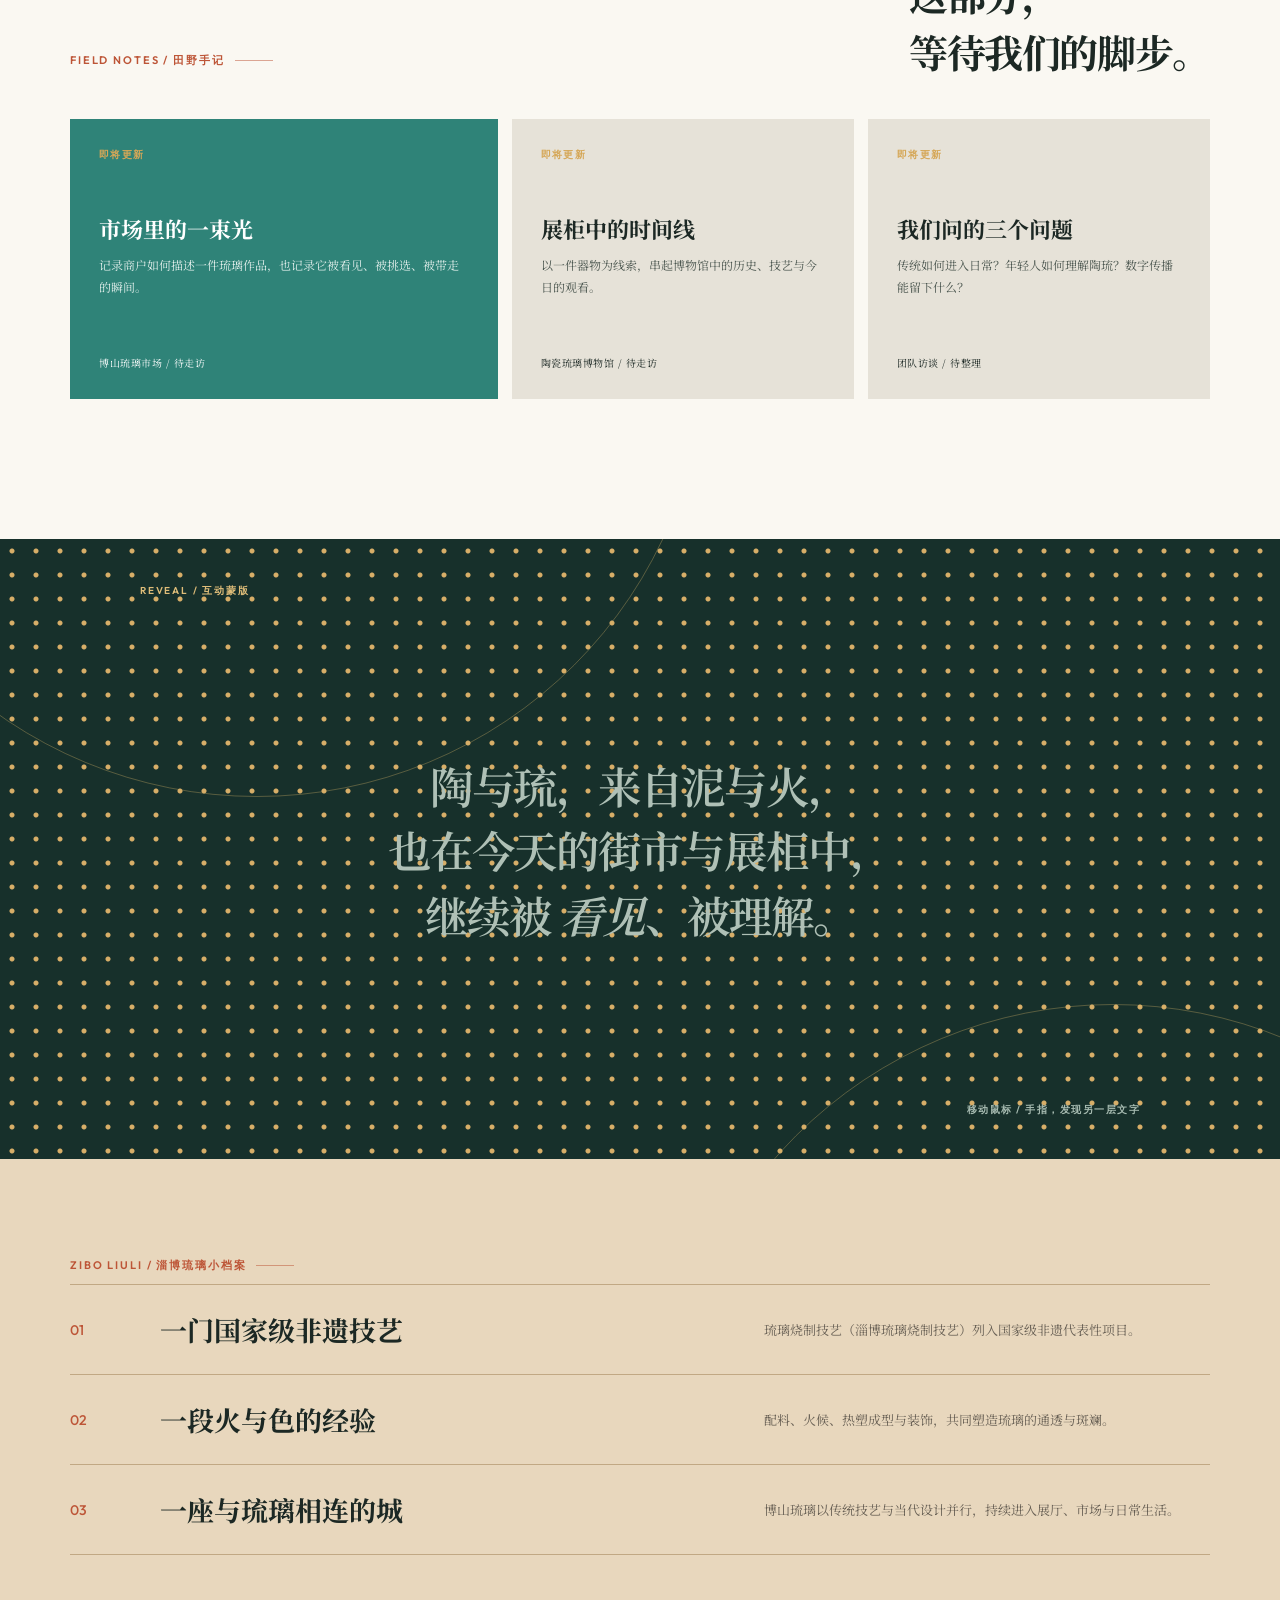
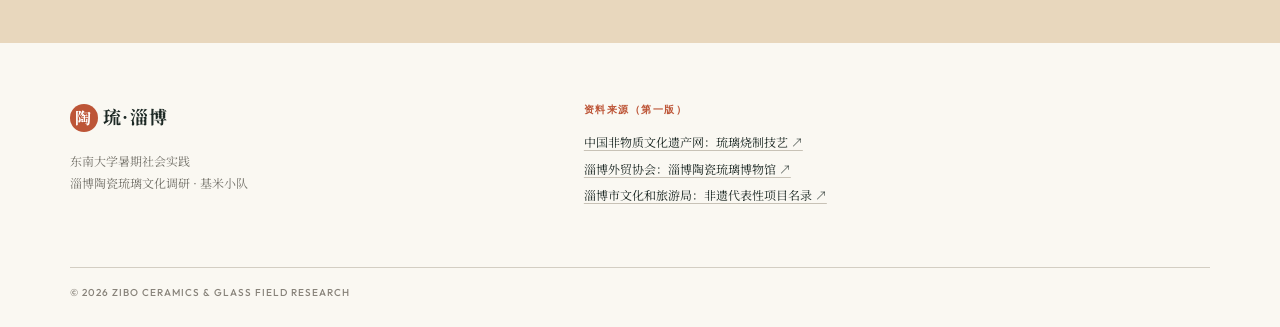
==== commit c1dcf11a: "Archive interactive pages and video asset" ====
--- a/index.html
+++ b/index.html
@@ -87,10 +87,10 @@
         <div class="craft-visual" data-parallax="-.04"><div class="ring ring-a"></div><div class="ring ring-b"></div><div class="craft-core">火</div><span>MATTER<br />MEETS<br />LIGHT</span></div>
         <div class="craft-copy">
           <p class="section-tag">CRAFT NOTES / 工艺小档案</p>
-          <h2>火，让材料<br />拥有另一种时间。</h2>
+          <h2>火，让材料<br />拥有另一种模样。</h2>
           <p>淄博陶瓷烧制技艺与琉璃烧制技艺均入选国家级非物质文化遗产代表性项目。琉璃作品的色彩、形体与纹样，凝结着配料、火候、热塑成型和装饰等环节的经验。</p>
           <div class="accordion">
-            <details open><summary><b>01</b> 琉璃的色与形 <i>+</i></summary><p>中国非遗网介绍，博山琉璃以柔美曲线、绚丽色彩和微妙形体见长，内画、雕刻、铺丝等工艺也体现了传统纹样与绘画技法。</p></details>
+            <details open><summary><b>01</b> 琉璃的色与形 <i>+</i></summary><p>博山琉璃以柔美曲线、绚丽色彩和微妙形体见长，内画、雕刻、铺丝等工艺也体现了传统纹样与绘画技法。</p></details>
             <details><summary><b>02</b> 陶瓷的器与用 <i>+</i></summary><p>从日用器到艺术作品，陶瓷既承载生活功能，也记录不同年代的审美、材料与制造方式。</p></details>
             <details><summary><b>03</b> 非遗的传与新 <i>+</i></summary><p>我们的调研关注传统技艺如何在当代设计、旅游体验和青年传播中获得新的观看方式。</p></details>
           </div>
@@ -107,20 +107,19 @@
       </section>
 
       <section class="output section">
-        <p class="section-tag">WHAT'S NEXT / 后续产出</p>
-        <div class="output-line"><span>01</span><h3>一篇公众号推送</h3><p>以图文叙事呈现调研发现</p></div>
-        <div class="output-line"><span>02</span><h3>一个专题网页</h3><p>持续沉淀图文、访谈与影像资料</p></div>
-        <div class="output-line"><span>03</span><h3>一份田野记录</h3><p>为实践研究留下可核查的素材档案</p></div>
+        <p class="section-tag">ZIBO LIULI / 淄博琉璃小档案</p>
+        <div class="output-line"><span>01</span><h3>一门国家级非遗技艺</h3><p>琉璃烧制技艺（淄博琉璃烧制技艺）列入国家级非遗代表性项目。</p></div>
+        <div class="output-line"><span>02</span><h3>一段火与色的经验</h3><p>配料、火候、热塑成型与装饰，共同塑造琉璃的通透与斑斓。</p></div>
+        <div class="output-line"><span>03</span><h3>一座与琉璃相连的城</h3><p>博山琉璃以传统技艺与当代设计并行，持续进入展厅、市场与日常生活。</p></div>
       </section>
     </main>
 
     <footer id="sources">
-      <div><a class="brand" href="#top"><span>陶</span>琉·淄博</a><p>东南大学暑期社会实践<br />淄博陶瓷琉璃文化调研小队</p></div>
+      <div><a class="brand" href="#top"><span>陶</span>琉·淄博</a><p>东南大学暑期社会实践<br />淄博陶瓷琉璃文化调研 · 基米小队</p></div>
       <div class="source-list"><p>资料来源（第一版）</p>
         <a href="https://www.ihchina.cn/project_details/14445.html" target="_blank" rel="noreferrer">中国非物质文化遗产网：琉璃烧制技艺 ↗</a>
         <a href="https://boftec.zibo.gov.cn/cec/charm/detail?charmid=805" target="_blank" rel="noreferrer">淄博外贸协会：淄博陶瓷琉璃博物馆 ↗</a>
         <a href="https://wh.zibo.gov.cn/gongkai/channel_c_5f9fa491ab327f36e4c13060_n_1605682607.5416/doc_69a7e5011aa498f7fce04a7e.html" target="_blank" rel="noreferrer">淄博市文化和旅游局：非遗代表性项目名录 ↗</a>
-        <a href="https://you.ctrip.com/sight/zibo536/109734528.html" target="_blank" rel="noreferrer">博物馆演示图片：携程旅行（待以团队实拍替换）↗</a>
       </div>
       <p class="copyright">© 2026 ZIBO CERAMICS &amp; GLASS FIELD RESEARCH</p>
     </footer>
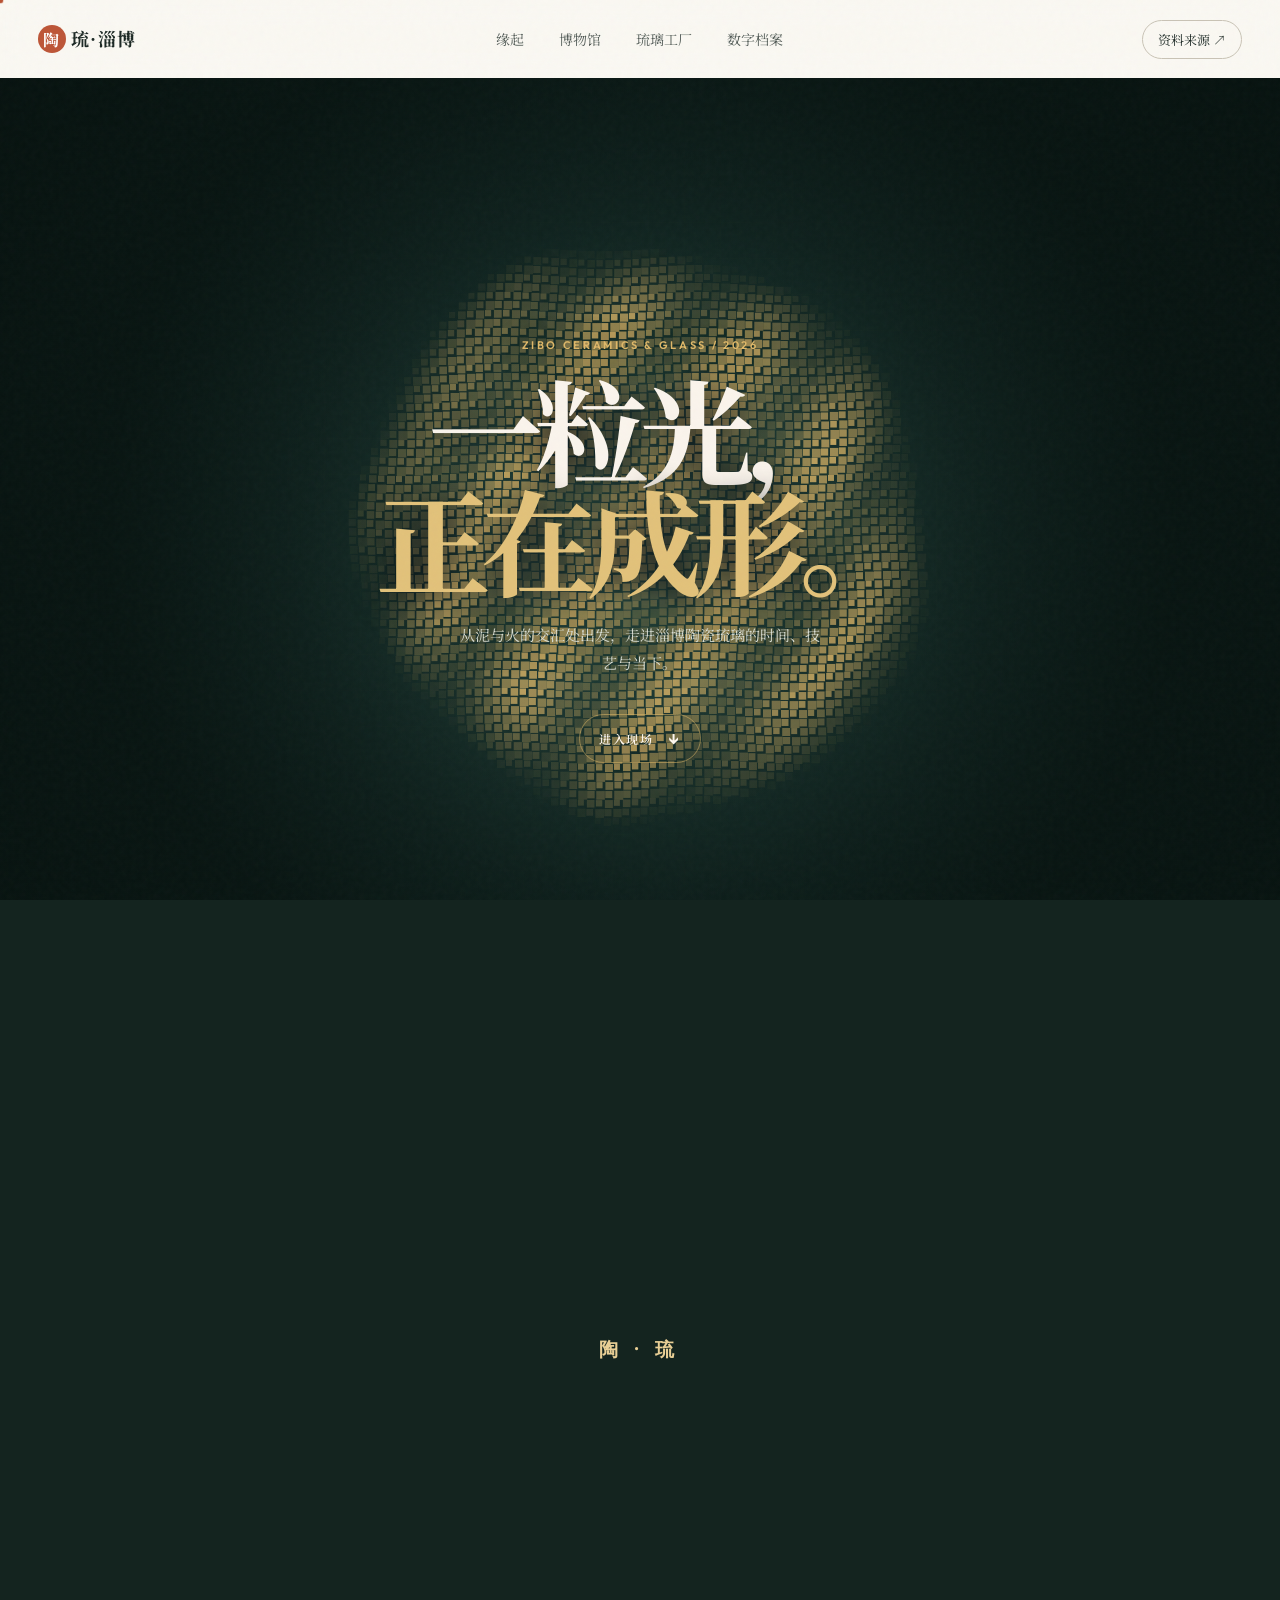
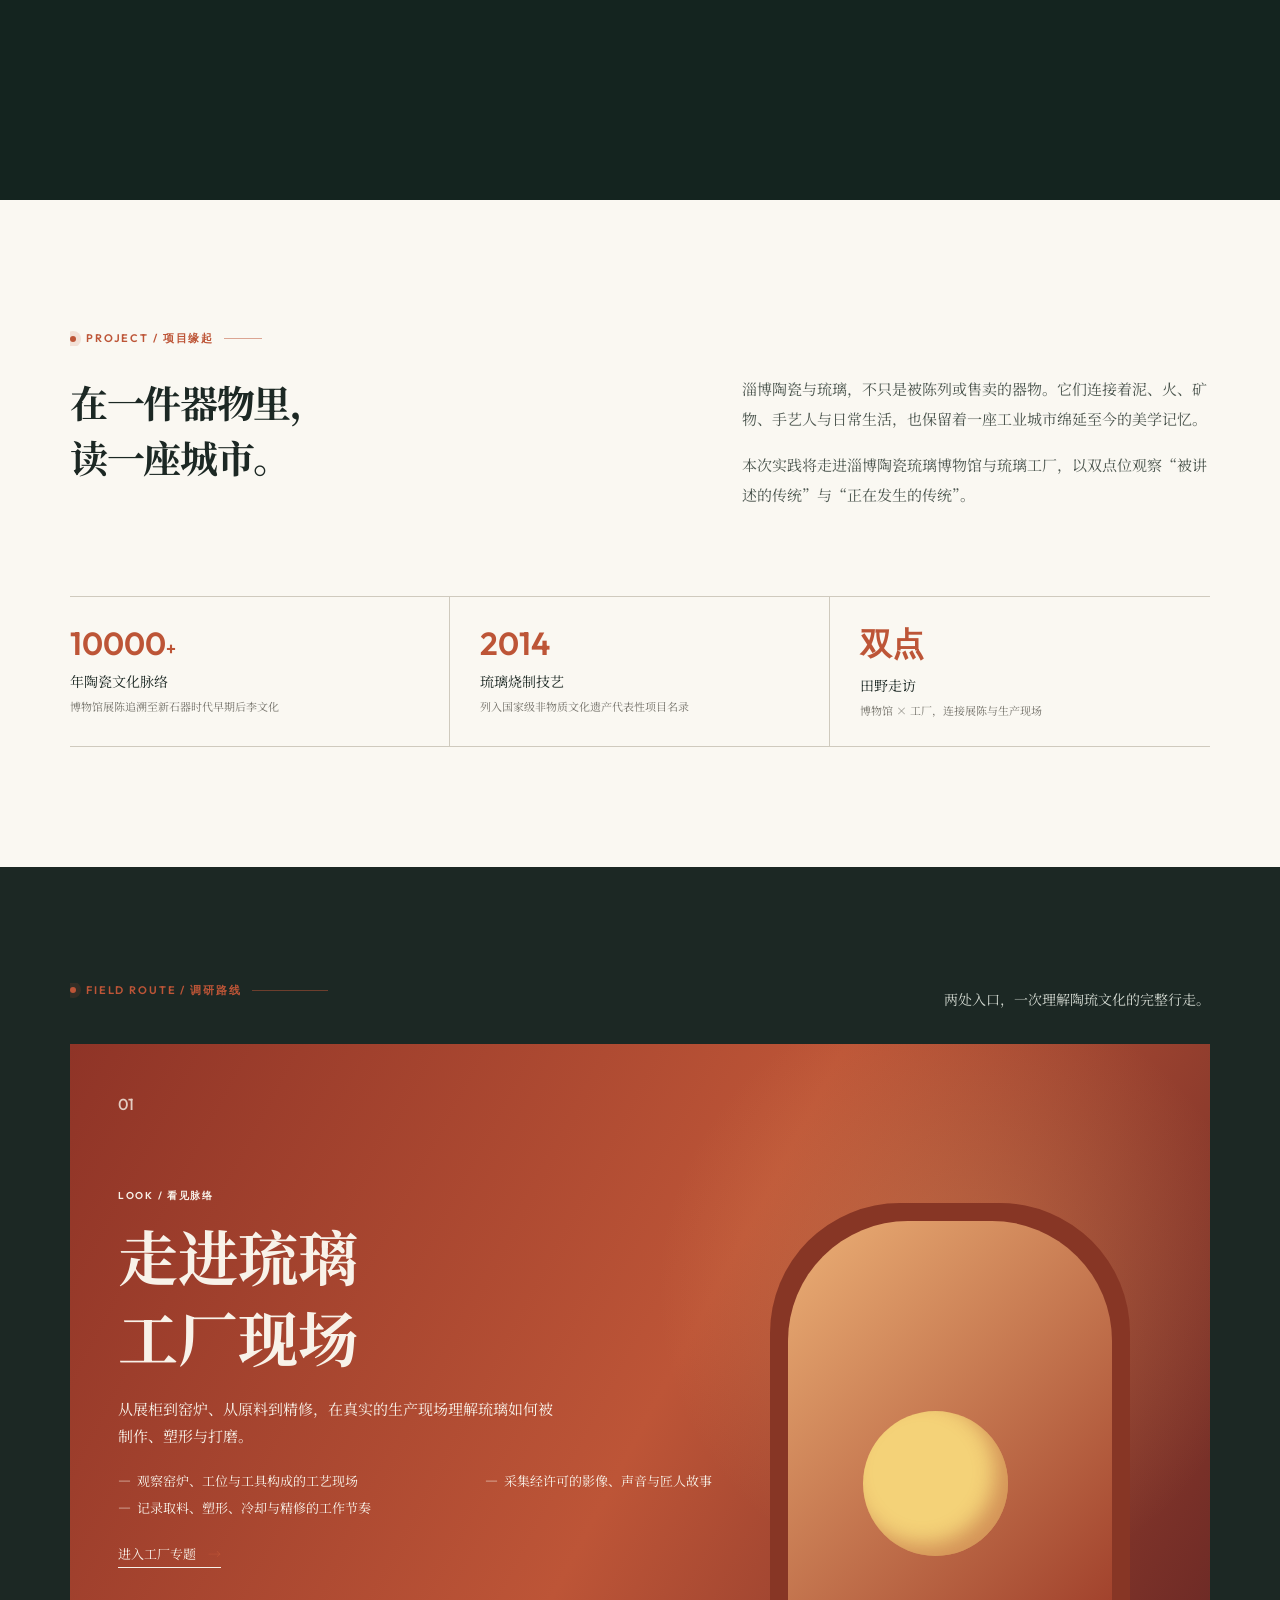
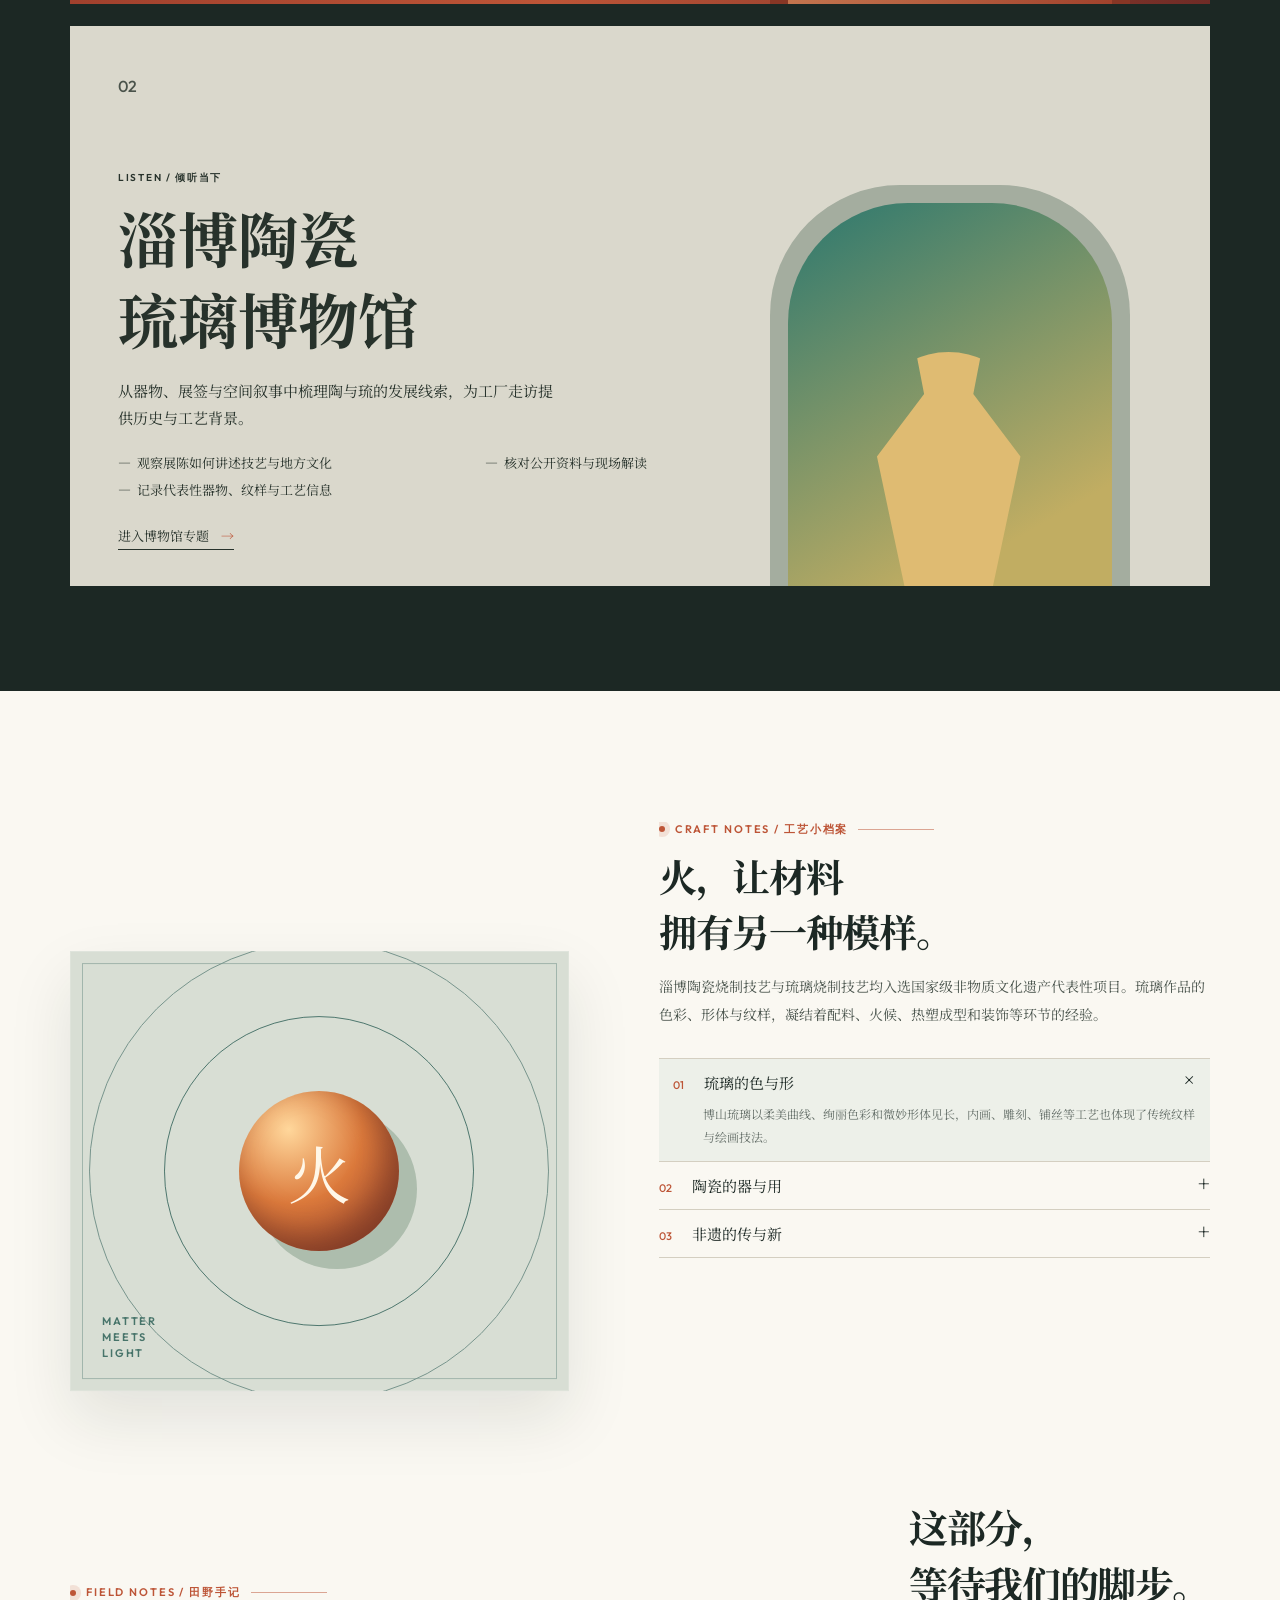
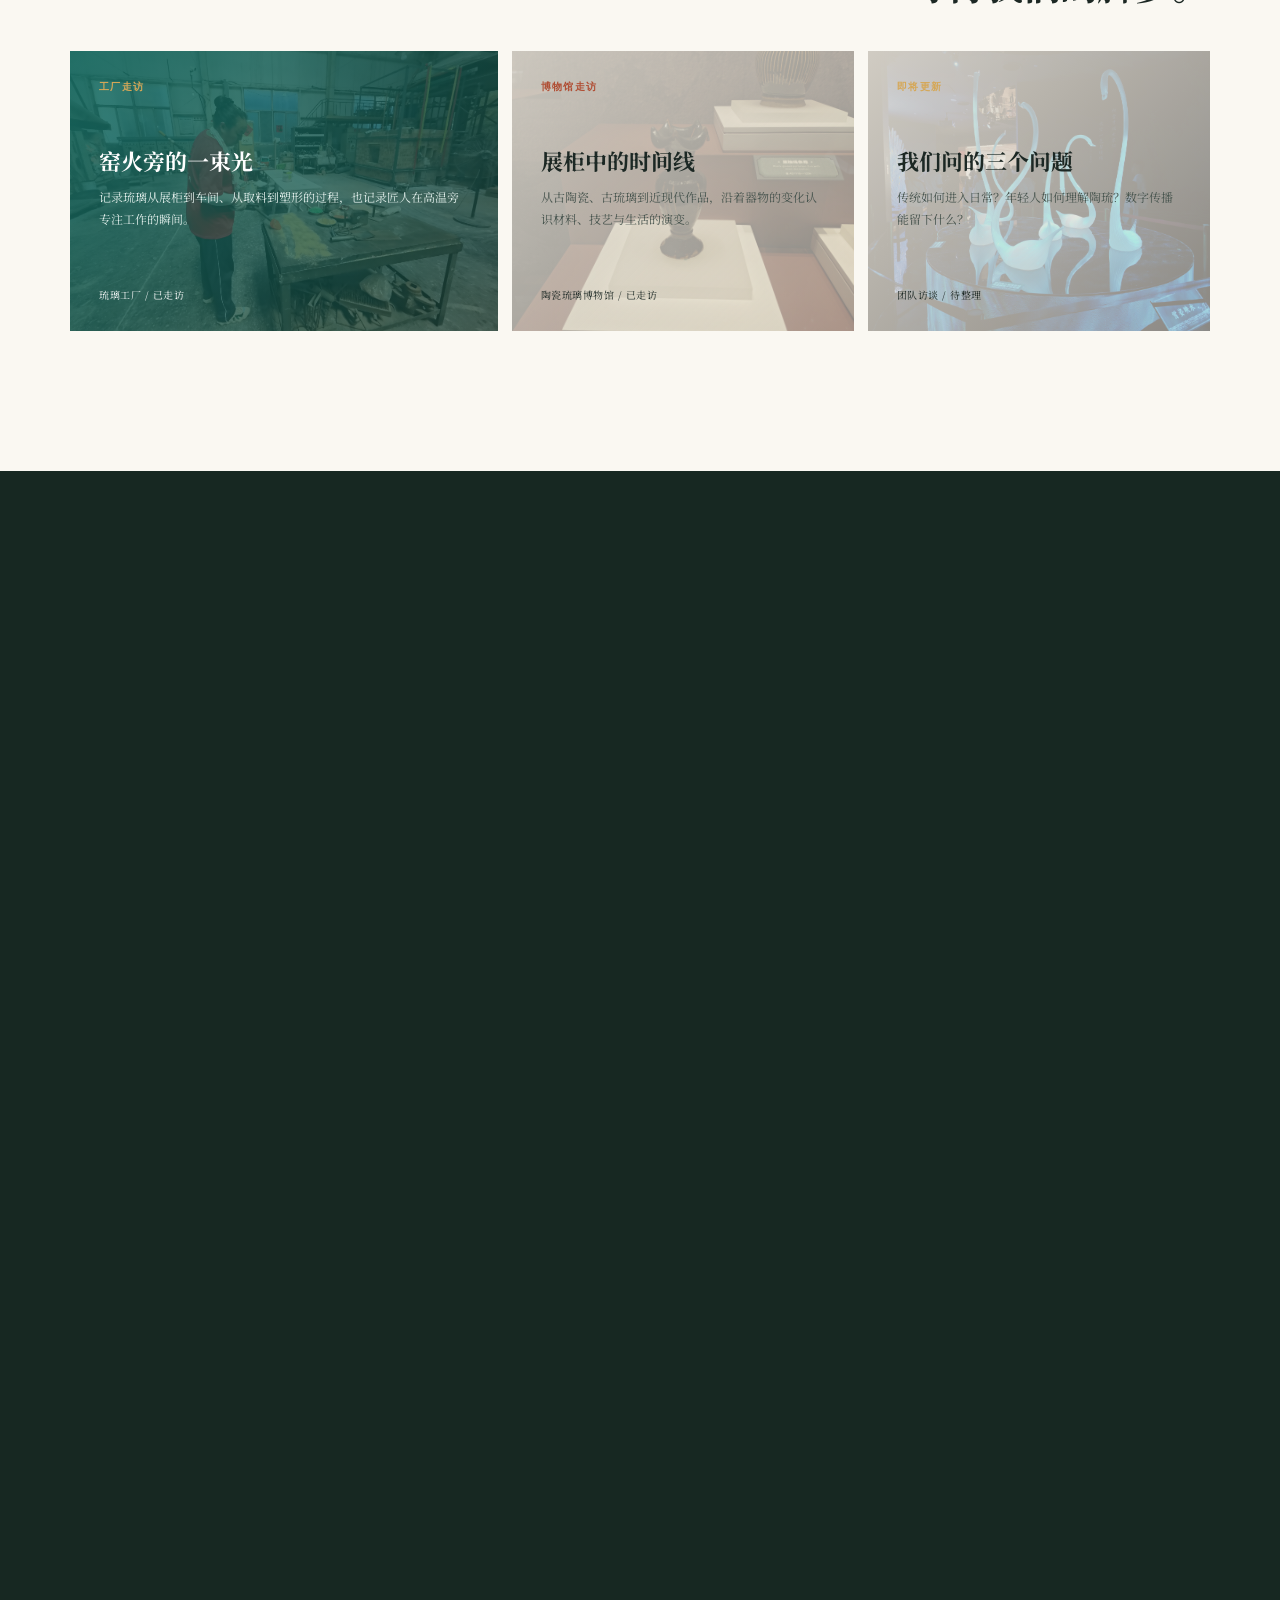
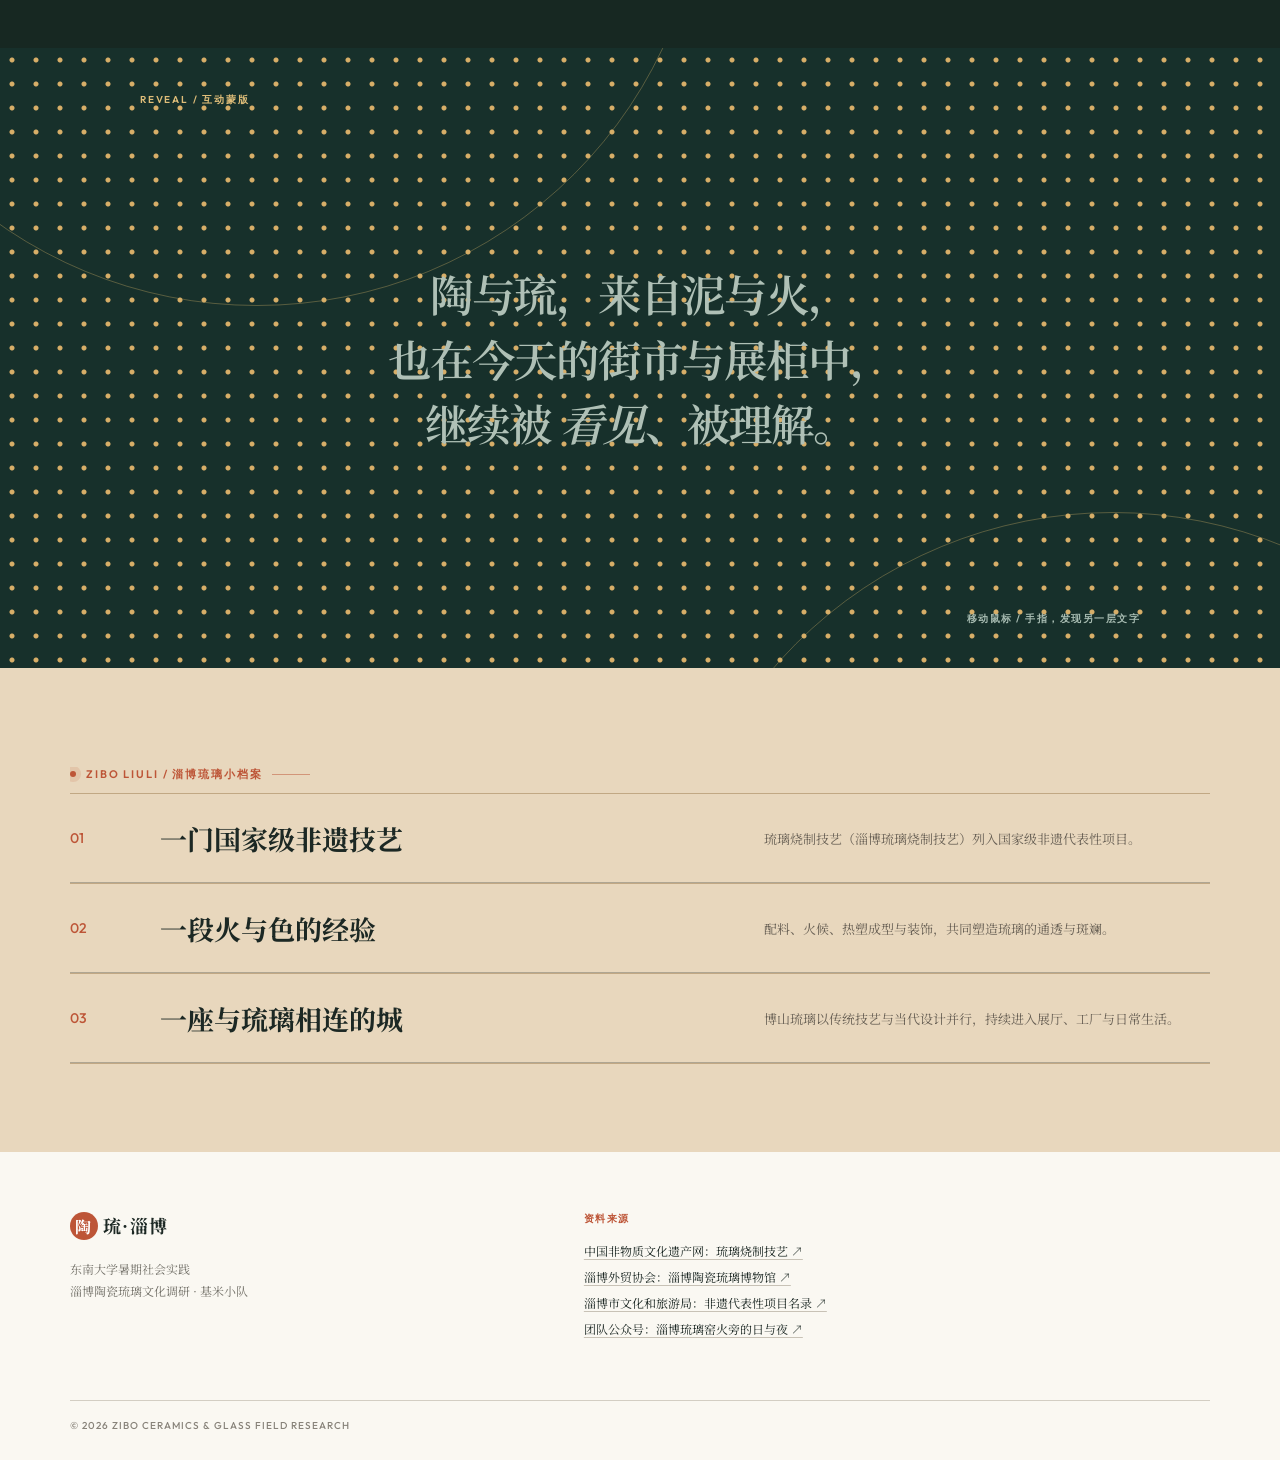
==== commit c334a40c: "Update interactive field research website" ====
--- a/index.html
+++ b/index.html
@@ -10,6 +10,7 @@
     <link href="https://fonts.googleapis.com/css2?family=Noto+Serif+SC:wght@400;500;600;700;900&family=Outfit:wght@400;500;600;700&display=swap" rel="stylesheet" />
     <link rel="stylesheet" href="styles.css" />
     <link rel="stylesheet" href="site-v2.css" />
+    <link rel="stylesheet" href="pixel-blast.css" />
   </head>
   <body>
     <div class="loading-screen" aria-hidden="true"><div class="loading-mark">陶</div><p>SHAPING LIGHT <span>0</span>%</p></div>
@@ -20,14 +21,25 @@
       <nav aria-label="主导航">
         <a href="#about">缘起</a>
         <a class="page-link" href="museum.html">博物馆</a>
-        <a class="page-link" href="market.html">琉璃市场</a>
+        <a class="page-link" href="factory.html">琉璃工厂</a>
         <a class="page-link" href="archive.html">数字档案</a>
       </nav>
       <a class="nav-cta magnetic" href="#sources">资料来源 ↗</a>
     </header>
 
     <main id="top">
-      <section class="hero" aria-labelledby="hero-title">
+      <section class="pixel-blast-intro" aria-labelledby="pixel-blast-title">
+        <canvas class="pixel-blast-intro__canvas" aria-hidden="true"></canvas>
+        <div class="pixel-blast-intro__grid" aria-hidden="true"></div>
+        <div class="pixel-blast-intro__copy">
+          <p class="pixel-blast-intro__eyebrow">ZIBO CERAMICS &amp; GLASS / 2026</p>
+          <h1 id="pixel-blast-title">一粒光，<br><em>正在成形。</em></h1>
+          <p>从泥与火的交汇处出发，走进淄博陶瓷琉璃的时间、技艺与当下。</p>
+          <a class="pixel-blast-intro__enter" href="#home-hero">进入现场 <span>↓</span></a>
+        </div>
+        <p class="pixel-blast-intro__hint">移动鼠标或手指，让像素泛起涟漪</p>
+      </section>
+      <section class="hero" id="home-hero" aria-labelledby="hero-title">
         <div class="hero-copy">
           <p class="eyebrow"><span></span> 东南大学暑期社会实践 · 2026</p>
           <h1 id="hero-title">一炉千年火<br /><em>满城陶琉光</em></h1>
@@ -51,34 +63,34 @@
           <h2>在一件器物里，<br />读一座城市。</h2>
           <div>
             <p>淄博陶瓷与琉璃，不只是被陈列或售卖的器物。它们连接着泥、火、矿物、手艺人与日常生活，也保留着一座工业城市绵延至今的美学记忆。</p>
-            <p>本次实践将走进淄博陶瓷琉璃博物馆与博山琉璃市场，以双点位观察“被讲述的传统”与“正在发生的传统”。</p>
+            <p>本次实践将走进淄博陶瓷琉璃博物馆与琉璃工厂，以双点位观察“被讲述的传统”与“正在发生的传统”。</p>
           </div>
         </div>
         <div class="fact-row">
           <article><strong>10000<span>+</span></strong><p>年陶瓷文化脉络<br /><small>博物馆展陈追溯至新石器时代早期后李文化</small></p></article>
           <article><strong>2014</strong><p>琉璃烧制技艺<br /><small>列入国家级非物质文化遗产代表性项目名录</small></p></article>
-          <article><strong>双点</strong><p>田野走访<br /><small>博物馆 × 市场，连接展陈与现实</small></p></article>
+          <article><strong>双点</strong><p>田野走访<br /><small>博物馆 × 工厂，连接展陈与生产现场</small></p></article>
         </div>
       </section>
 
       <section class="routes section" id="routes">
         <div class="section-head"><p class="section-tag">FIELD ROUTE / 调研路线</p><p>两处入口，一次理解陶琉文化的完整行走。</p></div>
         <div class="route-list">
-          <article class="route-card museum tilt-card">
+          <article class="route-card market factory-feature tilt-card">
             <div class="route-count">01</div><p class="route-label">LOOK / 看见脉络</p>
+            <h3>走进琉璃<br />工厂现场</h3>
+            <p class="route-copy">从展柜到窑炉、从原料到精修，在真实的生产现场理解琉璃如何被制作、塑形与打磨。</p>
+            <ul><li>观察窑炉、工位与工具构成的工艺现场</li><li>记录取料、塑形、冷却与精修的工作节奏</li><li>采集经许可的影像、声音与匠人故事</li></ul>
+            <a href="factory.html" class="card-link page-link">进入工厂专题 <span>→</span></a>
+            <div class="arch art-market"><div></div></div>
+          </article>
+          <article class="route-card museum museum-support tilt-card">
+            <div class="route-count">02</div><p class="route-label">LISTEN / 倾听当下</p>
             <h3>淄博陶瓷<br />琉璃博物馆</h3>
-            <p class="route-copy">从史前陶器到当代艺术作品，在器物、展签与空间叙事中梳理陶与琉的发展线索。</p>
+            <p class="route-copy">从器物、展签与空间叙事中梳理陶与琉的发展线索，为工厂走访提供历史与工艺背景。</p>
             <ul><li>观察展陈如何讲述技艺与地方文化</li><li>记录代表性器物、纹样与工艺信息</li><li>核对公开资料与现场解读</li></ul>
             <a href="museum.html" class="card-link page-link">进入博物馆专题 <span>→</span></a>
             <div class="arch art-museum"><div></div></div>
-          </article>
-          <article class="route-card market tilt-card">
-            <div class="route-count">02</div><p class="route-label">LISTEN / 倾听当下</p>
-            <h3>博山琉璃<br />市场走访</h3>
-            <p class="route-copy">在市场与店铺中，关注作品如何被制作、陈列、讲述和带回日常生活。</p>
-            <ul><li>观察产品类型、设计语言与消费场景</li><li>访谈从业者与消费者的真实感受</li><li>采集经许可的影像与故事线索</li></ul>
-            <a href="market.html" class="card-link page-link">进入市场专题 <span>→</span></a>
-            <div class="arch art-market"><div></div></div>
           </article>
         </div>
       </section>
@@ -100,26 +112,39 @@
       <section class="notes section" id="notes">
         <div class="notes-heading"><p class="section-tag">FIELD NOTES / 田野手记</p><h2>这部分，<br />等待我们的脚步。</h2></div>
         <div class="note-grid">
-          <article class="note active tilt-card"><span>即将更新</span><h3>市场里的一束光</h3><p>记录商户如何描述一件琉璃作品，也记录它被看见、被挑选、被带走的瞬间。</p><b>博山琉璃市场 / 待走访</b></article>
-          <article class="note tilt-card"><span>即将更新</span><h3>展柜中的时间线</h3><p>以一件器物为线索，串起博物馆中的历史、技艺与今日的观看。</p><b>陶瓷琉璃博物馆 / 待走访</b></article>
+          <article class="note active tilt-card"><span>工厂走访</span><h3>窑火旁的一束光</h3><p>记录琉璃从展柜到车间、从取料到塑形的过程，也记录匠人在高温旁专注工作的瞬间。</p><b>琉璃工厂 / 已走访</b></article>
+          <article class="note tilt-card"><span>博物馆走访</span><h3>展柜中的时间线</h3><p>从古陶瓷、古琉璃到近现代作品，沿着器物的变化认识材料、技艺与生活的演变。</p><b>陶瓷琉璃博物馆 / 已走访</b></article>
           <article class="note tilt-card"><span>即将更新</span><h3>我们问的三个问题</h3><p>传统如何进入日常？年轻人如何理解陶琉？数字传播能留下什么？</p><b>团队访谈 / 待整理</b></article>
         </div>
+      </section>
+
+      <section class="accordion-gallery section" aria-labelledby="gallery-title">
+        <div class="accordion-gallery__head"><p class="section-tag">FIELD SELECTION / 实拍选集</p><div><h2 id="gallery-title">在一束光里，<br />看见器物的时间。</h2><p>来自淄博陶瓷琉璃博物馆的团队实拍。移动至图片上方，展开一段器物与工艺的观看。</p></div></div>
+        <div class="accordion-gallery__track" role="list" aria-label="博物馆实拍影像画廊">
+          <button class="accordion-gallery__item" type="button" role="listitem"><img src="assets/museum-porcelain-figures.jpg" alt="淄博陶瓷琉璃博物馆馆藏陶瓷人物" loading="lazy" /><span><b>陶塑</b><small>人物与日常</small></span></button>
+          <button class="accordion-gallery__item" type="button" role="listitem"><img src="assets/museum-painted-plate.jpg" alt="淄博陶瓷琉璃博物馆馆藏彩绘瓷盘" loading="lazy" /><span><b>纹样</b><small>笔墨落在瓷上</small></span></button>
+          <button class="accordion-gallery__item is-active" type="button" role="listitem"><img src="assets/museum-lotus-glass.jpg" alt="淄博陶瓷琉璃博物馆馆藏琉璃莲花作品" loading="lazy" /><span><b>琉璃</b><small>一朵光里的莲</small></span></button>
+          <button class="accordion-gallery__item" type="button" role="listitem"><img src="assets/museum-yellow-glass.jpg" alt="淄博陶瓷琉璃博物馆馆藏黄色琉璃器物" loading="lazy" /><span><b>色彩</b><small>从工艺到当代</small></span></button>
+          <button class="accordion-gallery__item" type="button" role="listitem"><img src="assets/museum-green-glass.jpg" alt="淄博陶瓷琉璃博物馆馆藏绿色琉璃作品" loading="lazy" /><span><b>新境</b><small>材料成为空间</small></span></button>
+        </div>
+        <a class="accordion-gallery__link page-link" href="museum.html#gallery">进入博物馆实拍档案 <span>→</span></a>
       </section>
 
       <section class="output section">
         <p class="section-tag">ZIBO LIULI / 淄博琉璃小档案</p>
         <div class="output-line"><span>01</span><h3>一门国家级非遗技艺</h3><p>琉璃烧制技艺（淄博琉璃烧制技艺）列入国家级非遗代表性项目。</p></div>
         <div class="output-line"><span>02</span><h3>一段火与色的经验</h3><p>配料、火候、热塑成型与装饰，共同塑造琉璃的通透与斑斓。</p></div>
-        <div class="output-line"><span>03</span><h3>一座与琉璃相连的城</h3><p>博山琉璃以传统技艺与当代设计并行，持续进入展厅、市场与日常生活。</p></div>
+        <div class="output-line"><span>03</span><h3>一座与琉璃相连的城</h3><p>博山琉璃以传统技艺与当代设计并行，持续进入展厅、工厂与日常生活。</p></div>
       </section>
     </main>
 
     <footer id="sources">
       <div><a class="brand" href="#top"><span>陶</span>琉·淄博</a><p>东南大学暑期社会实践<br />淄博陶瓷琉璃文化调研 · 基米小队</p></div>
-      <div class="source-list"><p>资料来源（第一版）</p>
+      <div class="source-list"><p>资料来源</p>
         <a href="https://www.ihchina.cn/project_details/14445.html" target="_blank" rel="noreferrer">中国非物质文化遗产网：琉璃烧制技艺 ↗</a>
         <a href="https://boftec.zibo.gov.cn/cec/charm/detail?charmid=805" target="_blank" rel="noreferrer">淄博外贸协会：淄博陶瓷琉璃博物馆 ↗</a>
         <a href="https://wh.zibo.gov.cn/gongkai/channel_c_5f9fa491ab327f36e4c13060_n_1605682607.5416/doc_69a7e5011aa498f7fce04a7e.html" target="_blank" rel="noreferrer">淄博市文化和旅游局：非遗代表性项目名录 ↗</a>
+        <a href="https://mp.weixin.qq.com/s/mB1m-EYf9MCLnCRKmEuslA" target="_blank" rel="noreferrer">团队公众号：淄博琉璃窑火旁的日与夜 ↗</a>
       </div>
       <p class="copyright">© 2026 ZIBO CERAMICS &amp; GLASS FIELD RESEARCH</p>
     </footer>
--- a/pixel-blast.css
+++ b/pixel-blast.css
@@ -0,0 +1 @@
+.pixel-blast-intro{position:relative;display:grid;min-height:100svh;overflow:hidden;place-items:center;background:radial-gradient(circle at 50% 53%,#26453d 0,#142a26 44%,#091614 100%);isolation:isolate}.pixel-blast-intro:before{content:"";position:absolute;inset:0;z-index:-1;background:radial-gradient(circle at 50% 50%,transparent 0 18%,#07120fd0 68%);pointer-events:none}.pixel-blast-intro__canvas{position:absolute;inset:0;width:100%;height:100%;opacity:.96}.pixel-blast-intro__grid{position:absolute;inset:0;opacity:.18;background-image:linear-gradient(#dfb86916 1px,transparent 1px),linear-gradient(90deg,#dfb86916 1px,transparent 1px);background-size:36px 36px;mask-image:radial-gradient(circle at center,black,transparent 70%)}.pixel-blast-intro__copy{position:relative;z-index:2;max-width:650px;padding:120px 30px 75px;text-align:center;color:#faf4ec;text-shadow:0 4px 32px #050a11}.pixel-blast-intro__eyebrow{margin:0 0 22px;color:#dfb869;font:600 11px Outfit,sans-serif;letter-spacing:.24em}.pixel-blast-intro h1{margin:0;font-size:clamp(54px,9vw,132px);font-weight:700;line-height:.95;letter-spacing:-.08em}.pixel-blast-intro h1 em{font-style:normal;color:#e2c27a}.pixel-blast-intro__copy>p:not(.pixel-blast-intro__eyebrow){max-width:360px;margin:28px auto 0;color:#d8ddd3;font-size:15px;line-height:1.9}.pixel-blast-intro__enter{display:inline-flex;gap:15px;align-items:center;margin-top:36px;padding:13px 19px;border:1px solid #dfb8698c;border-radius:999px;color:#fff8ef;font:600 12px Outfit,"Noto Serif SC",sans-serif;letter-spacing:.12em;text-decoration:none;transition:background 300ms,transform 300ms,border-color 300ms}.pixel-blast-intro__enter:hover{border-color:#f0cf86;background:#dfb86924;transform:translateY(-4px)}.pixel-blast-intro__enter span{font-size:17px;animation:pixelBlastArrow 1.8s ease-in-out infinite}.pixel-blast-intro__hint{position:absolute;z-index:2;bottom:28px;left:50%;margin:0;color:#d8d1b59e;font:500 10px Outfit,sans-serif;letter-spacing:.18em;transform:translateX(-50%);white-space:nowrap}@keyframes pixelBlastArrow{50%{transform:translateY(5px)}}@media(max-width:760px){.pixel-blast-intro__copy{padding-top:110px}.pixel-blast-intro__grid{background-size:28px 28px}.pixel-blast-intro__hint{bottom:22px;font-size:9px;letter-spacing:.12em}.pixel-blast-intro__copy>p:not(.pixel-blast-intro__eyebrow){font-size:13px}.pixel-blast-intro__enter{margin-top:30px}}@media(prefers-reduced-motion:reduce){.pixel-blast-intro__canvas{display:none}.pixel-blast-intro__enter span{animation:none}}
